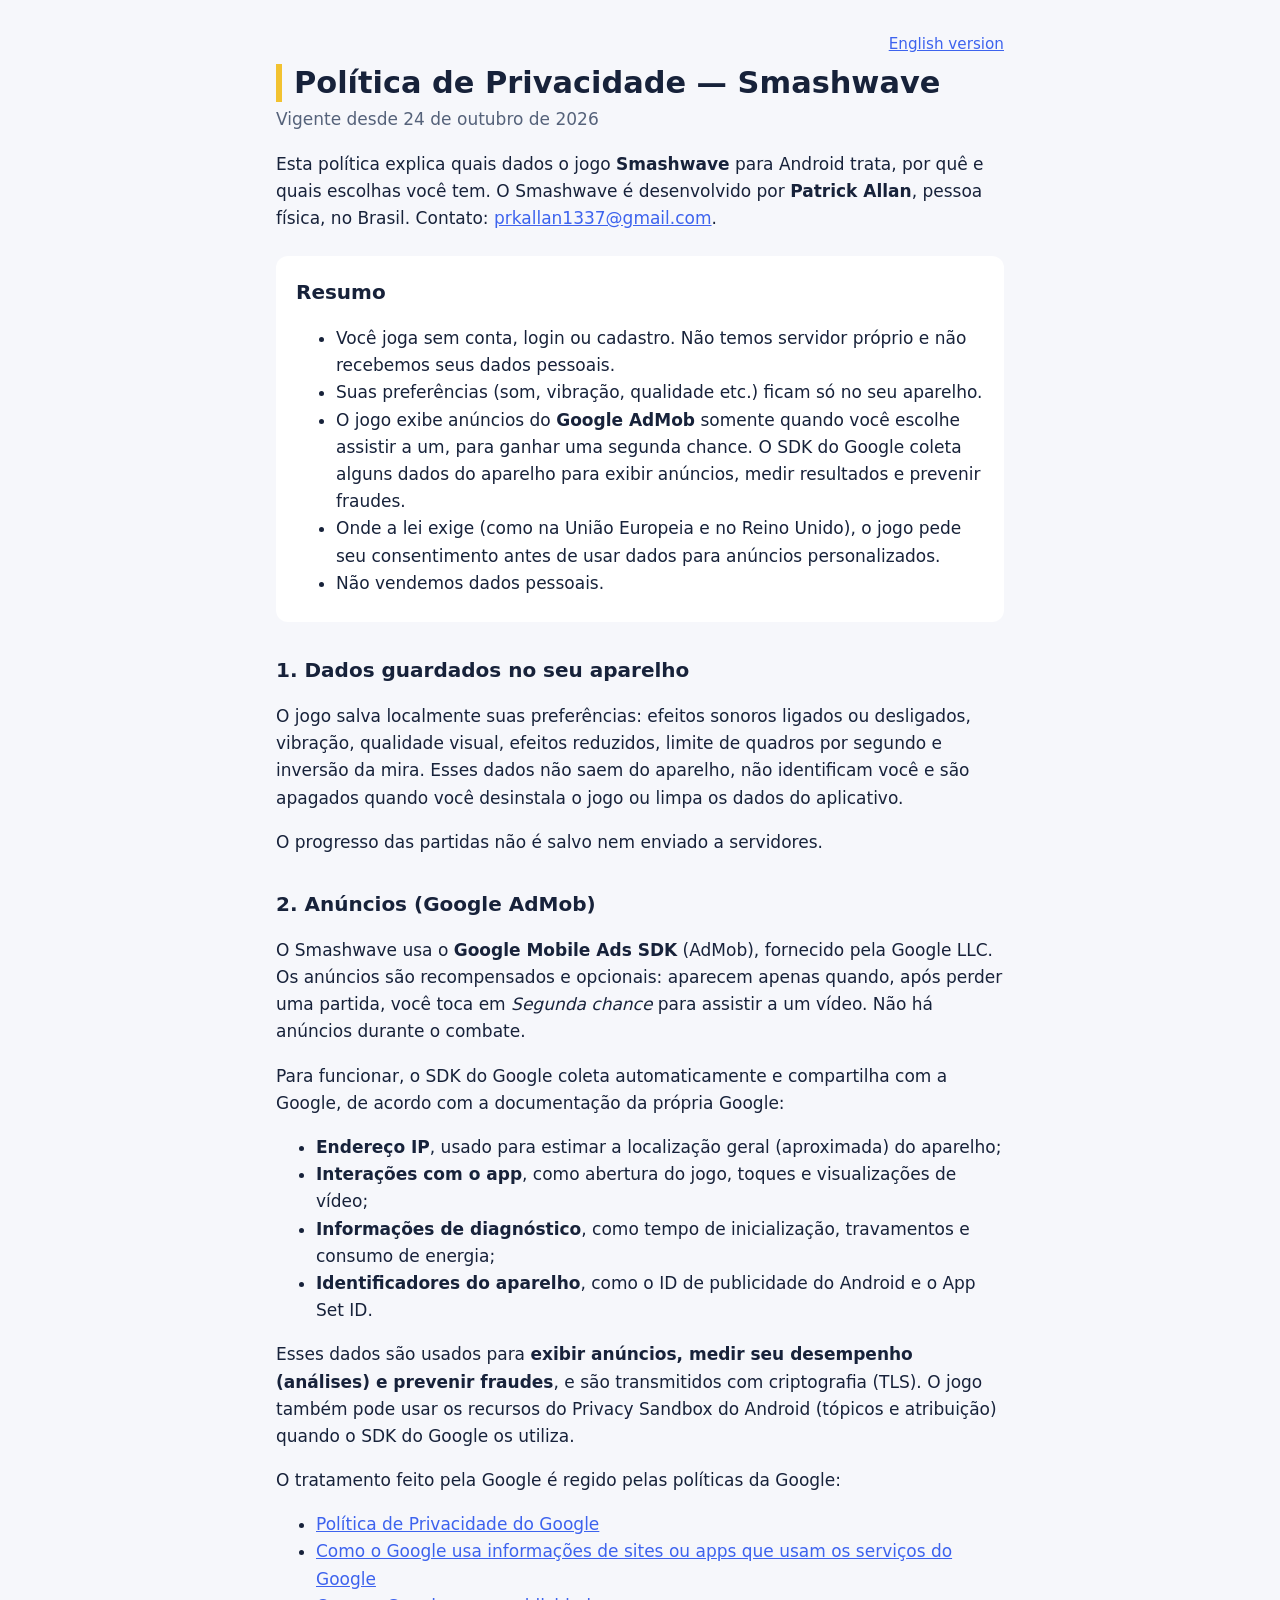
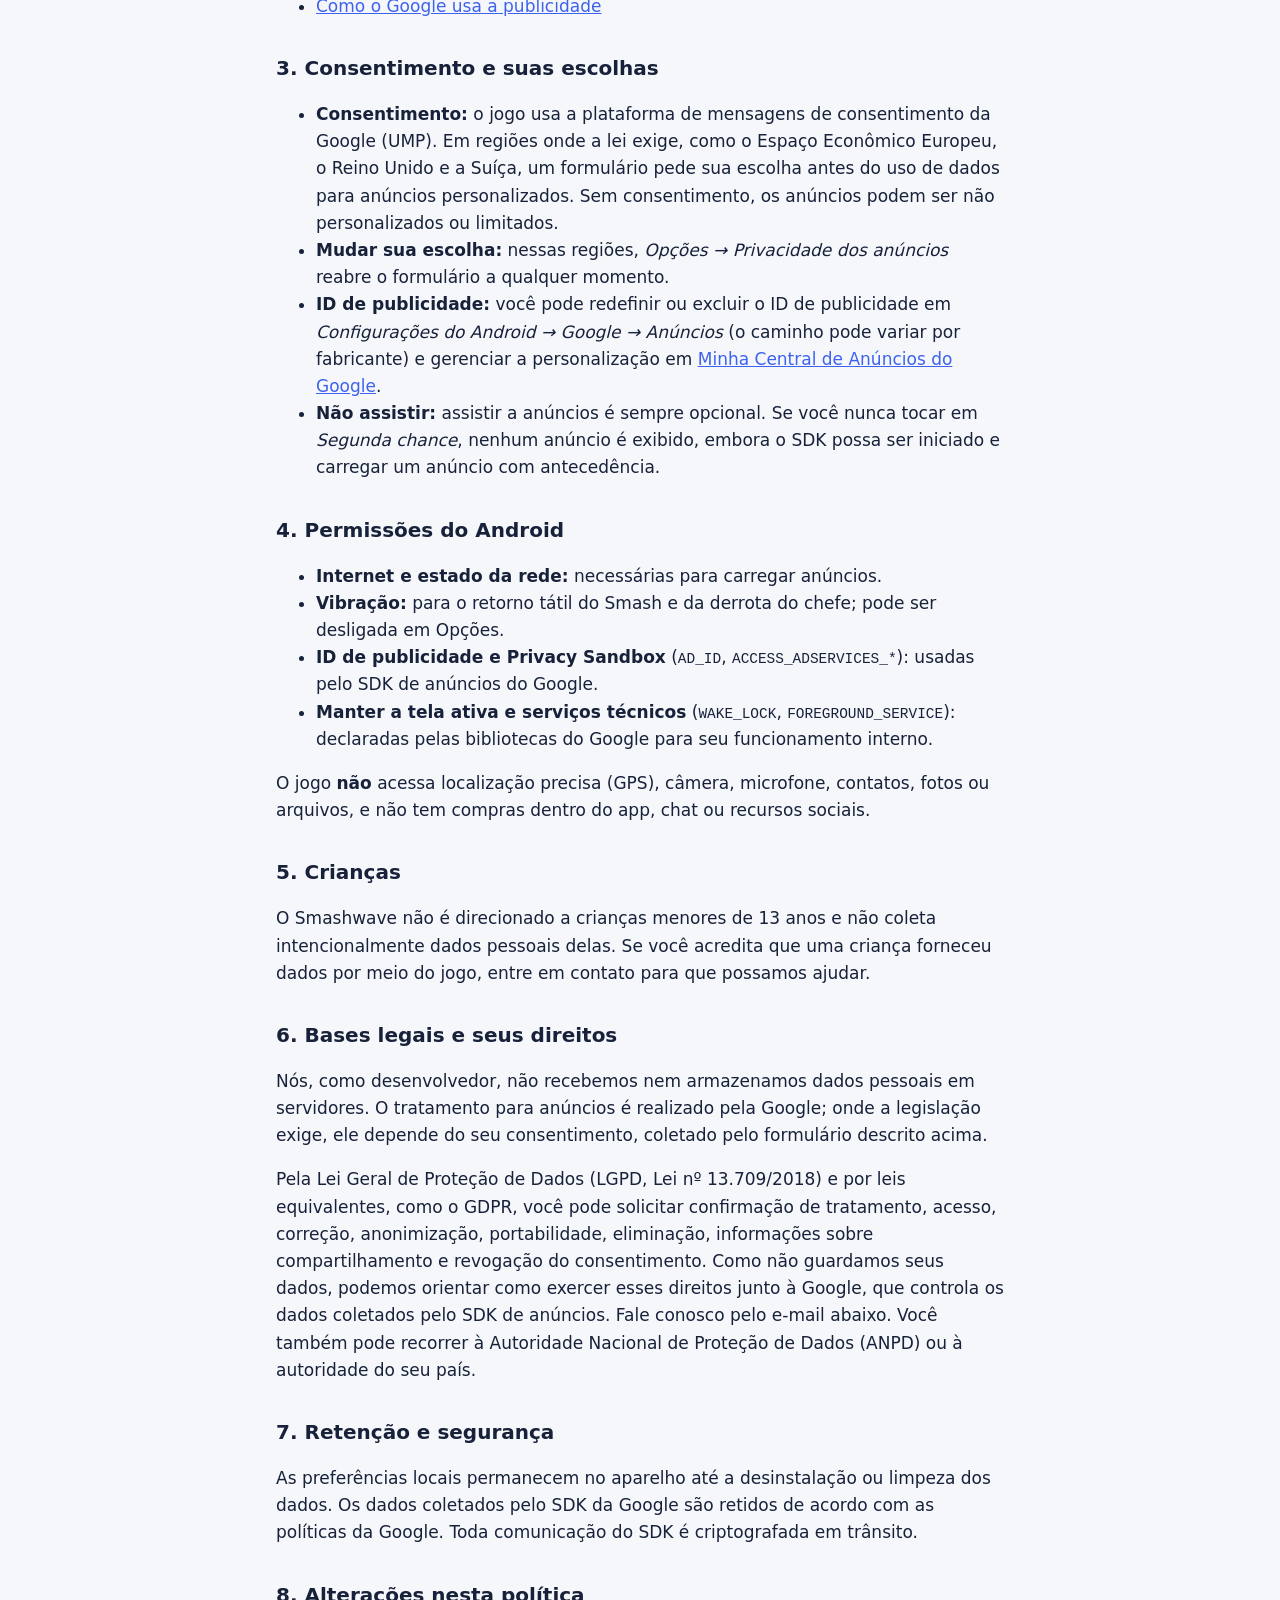
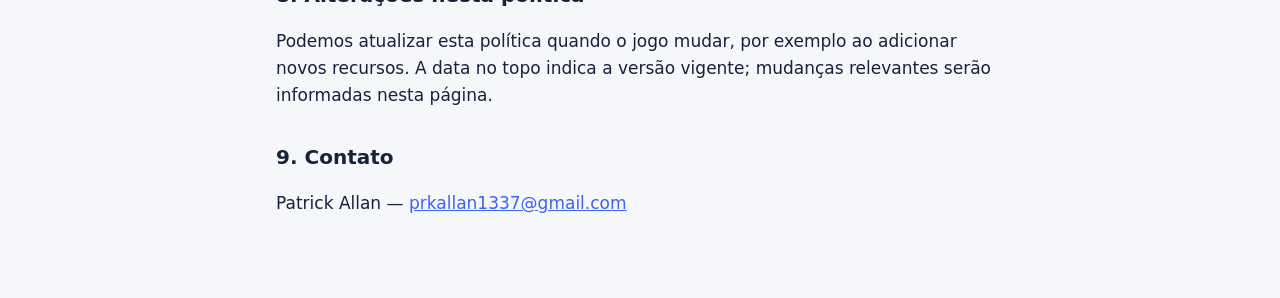
==== smashwave/privacidade/index.html @ e9c767cd "Politica de privacidade do Smashwave e app-ads.txt Co-Authored-By: Claude Opus 5.5 <noreply@anthropi" ====
<!doctype html>
<html lang="pt-BR">
<head>
<meta charset="utf-8">
<meta name="viewport" content="width=device-width, initial-scale=1">
<title>Política de Privacidade — Smashwave</title>
<meta name="description" content="Política de privacidade do jogo Smashwave para Android.">
<link rel="stylesheet" href="../../style.css">
</head>
<body>
<main>
<p class="lang"><a href="../privacy/" hreflang="en">English version</a></p>
<h1>Política de Privacidade — Smashwave</h1>
<p class="meta">Vigente desde 24 de outubro de 2026</p>

<p>Esta política explica quais dados o jogo <strong>Smashwave</strong> para Android trata, por quê e quais escolhas você tem. O Smashwave é desenvolvido por <strong>Patrick Allan</strong>, pessoa física, no Brasil. Contato: <a href="mailto:prkallan1337@gmail.com">prkallan1337@gmail.com</a>.</p>

<div class="summary">
<h2>Resumo</h2>
<ul>
<li>Você joga sem conta, login ou cadastro. Não temos servidor próprio e não recebemos seus dados pessoais.</li>
<li>Suas preferências (som, vibração, qualidade etc.) ficam só no seu aparelho.</li>
<li>O jogo exibe anúncios do <strong>Google AdMob</strong> somente quando você escolhe assistir a um, para ganhar uma segunda chance. O SDK do Google coleta alguns dados do aparelho para exibir anúncios, medir resultados e prevenir fraudes.</li>
<li>Onde a lei exige (como na União Europeia e no Reino Unido), o jogo pede seu consentimento antes de usar dados para anúncios personalizados.</li>
<li>Não vendemos dados pessoais.</li>
</ul>
</div>

<h2>1. Dados guardados no seu aparelho</h2>
<p>O jogo salva localmente suas preferências: efeitos sonoros ligados ou desligados, vibração, qualidade visual, efeitos reduzidos, limite de quadros por segundo e inversão da mira. Esses dados não saem do aparelho, não identificam você e são apagados quando você desinstala o jogo ou limpa os dados do aplicativo.</p>
<p>O progresso das partidas não é salvo nem enviado a servidores.</p>

<h2>2. Anúncios (Google AdMob)</h2>
<p>O Smashwave usa o <strong>Google Mobile Ads SDK</strong> (AdMob), fornecido pela Google LLC. Os anúncios são recompensados e opcionais: aparecem apenas quando, após perder uma partida, você toca em <em>Segunda chance</em> para assistir a um vídeo. Não há anúncios durante o combate.</p>
<p>Para funcionar, o SDK do Google coleta automaticamente e compartilha com a Google, de acordo com a documentação da própria Google:</p>
<ul>
<li><strong>Endereço IP</strong>, usado para estimar a localização geral (aproximada) do aparelho;</li>
<li><strong>Interações com o app</strong>, como abertura do jogo, toques e visualizações de vídeo;</li>
<li><strong>Informações de diagnóstico</strong>, como tempo de inicialização, travamentos e consumo de energia;</li>
<li><strong>Identificadores do aparelho</strong>, como o ID de publicidade do Android e o App Set ID.</li>
</ul>
<p>Esses dados são usados para <strong>exibir anúncios, medir seu desempenho (análises) e prevenir fraudes</strong>, e são transmitidos com criptografia (TLS). O jogo também pode usar os recursos do Privacy Sandbox do Android (tópicos e atribuição) quando o SDK do Google os utiliza.</p>
<p>O tratamento feito pela Google é regido pelas políticas da Google:</p>
<ul>
<li><a href="https://policies.google.com/privacy?hl=pt-BR">Política de Privacidade do Google</a></li>
<li><a href="https://policies.google.com/technologies/partner-sites?hl=pt-BR">Como o Google usa informações de sites ou apps que usam os serviços do Google</a></li>
<li><a href="https://policies.google.com/technologies/ads?hl=pt-BR">Como o Google usa a publicidade</a></li>
</ul>

<h2>3. Consentimento e suas escolhas</h2>
<ul>
<li><strong>Consentimento:</strong> o jogo usa a plataforma de mensagens de consentimento da Google (UMP). Em regiões onde a lei exige, como o Espaço Econômico Europeu, o Reino Unido e a Suíça, um formulário pede sua escolha antes do uso de dados para anúncios personalizados. Sem consentimento, os anúncios podem ser não personalizados ou limitados.</li>
<li><strong>Mudar sua escolha:</strong> nessas regiões, <em>Opções → Privacidade dos anúncios</em> reabre o formulário a qualquer momento.</li>
<li><strong>ID de publicidade:</strong> você pode redefinir ou excluir o ID de publicidade em <em>Configurações do Android → Google → Anúncios</em> (o caminho pode variar por fabricante) e gerenciar a personalização em <a href="https://myadcenter.google.com/">Minha Central de Anúncios do Google</a>.</li>
<li><strong>Não assistir:</strong> assistir a anúncios é sempre opcional. Se você nunca tocar em <em>Segunda chance</em>, nenhum anúncio é exibido, embora o SDK possa ser iniciado e carregar um anúncio com antecedência.</li>
</ul>

<h2>4. Permissões do Android</h2>
<ul>
<li><strong>Internet e estado da rede:</strong> necessárias para carregar anúncios.</li>
<li><strong>Vibração:</strong> para o retorno tátil do Smash e da derrota do chefe; pode ser desligada em Opções.</li>
<li><strong>ID de publicidade e Privacy Sandbox</strong> (<code>AD_ID</code>, <code>ACCESS_ADSERVICES_*</code>): usadas pelo SDK de anúncios do Google.</li>
<li><strong>Manter a tela ativa e serviços técnicos</strong> (<code>WAKE_LOCK</code>, <code>FOREGROUND_SERVICE</code>): declaradas pelas bibliotecas do Google para seu funcionamento interno.</li>
</ul>
<p>O jogo <strong>não</strong> acessa localização precisa (GPS), câmera, microfone, contatos, fotos ou arquivos, e não tem compras dentro do app, chat ou recursos sociais.</p>

<h2>5. Crianças</h2>
<p>O Smashwave não é direcionado a crianças menores de 13 anos e não coleta intencionalmente dados pessoais delas. Se você acredita que uma criança forneceu dados por meio do jogo, entre em contato para que possamos ajudar.</p>

<h2>6. Bases legais e seus direitos</h2>
<p>Nós, como desenvolvedor, não recebemos nem armazenamos dados pessoais em servidores. O tratamento para anúncios é realizado pela Google; onde a legislação exige, ele depende do seu consentimento, coletado pelo formulário descrito acima.</p>
<p>Pela Lei Geral de Proteção de Dados (LGPD, Lei nº 13.709/2018) e por leis equivalentes, como o GDPR, você pode solicitar confirmação de tratamento, acesso, correção, anonimização, portabilidade, eliminação, informações sobre compartilhamento e revogação do consentimento. Como não guardamos seus dados, podemos orientar como exercer esses direitos junto à Google, que controla os dados coletados pelo SDK de anúncios. Fale conosco pelo e-mail abaixo. Você também pode recorrer à Autoridade Nacional de Proteção de Dados (ANPD) ou à autoridade do seu país.</p>

<h2>7. Retenção e segurança</h2>
<p>As preferências locais permanecem no aparelho até a desinstalação ou limpeza dos dados. Os dados coletados pelo SDK da Google são retidos de acordo com as políticas da Google. Toda comunicação do SDK é criptografada em trânsito.</p>

<h2>8. Alterações nesta política</h2>
<p>Podemos atualizar esta política quando o jogo mudar, por exemplo ao adicionar novos recursos. A data no topo indica a versão vigente; mudanças relevantes serão informadas nesta página.</p>

<h2>9. Contato</h2>
<p>Patrick Allan — <a href="mailto:prkallan1337@gmail.com">prkallan1337@gmail.com</a></p>
</main>
</body>
</html>
---- style.css ----
:root {
  --bg: #f6f7fb;
  --text: #17223a;
  --muted: #55627a;
  --accent: #3d63ee;
  --card: #ffffff;
  --mark: #f2c230;
}

@media (prefers-color-scheme: dark) {
  :root {
    --bg: #0b1626;
    --text: #e8edf6;
    --muted: #a9b6ca;
    --accent: #8ea8ff;
    --card: #14243b;
  }
}

* { box-sizing: border-box; }

body {
  margin: 0;
  background: var(--bg);
  color: var(--text);
  font: 17px/1.6 system-ui, -apple-system, "Segoe UI", Roboto, sans-serif;
}

main {
  max-width: 760px;
  margin: 0 auto;
  padding: 32px 16px 64px;
}

h1 {
  font-size: 1.9rem;
  line-height: 1.25;
  margin: 8px 0 4px;
  border-left: 6px solid var(--mark);
  padding-left: 12px;
}

h2 { font-size: 1.25rem; margin: 32px 0 8px; }

a { color: var(--accent); }

code {
  font-size: .85em;
  overflow-wrap: anywhere;
}

.meta, .lang { color: var(--muted); margin: 0; }
.lang { text-align: right; font-size: .95rem; }

.summary {
  background: var(--card);
  border-radius: 12px;
  padding: 4px 20px 8px;
  margin: 24px 0;
}

.summary h2 { margin-top: 16px; }
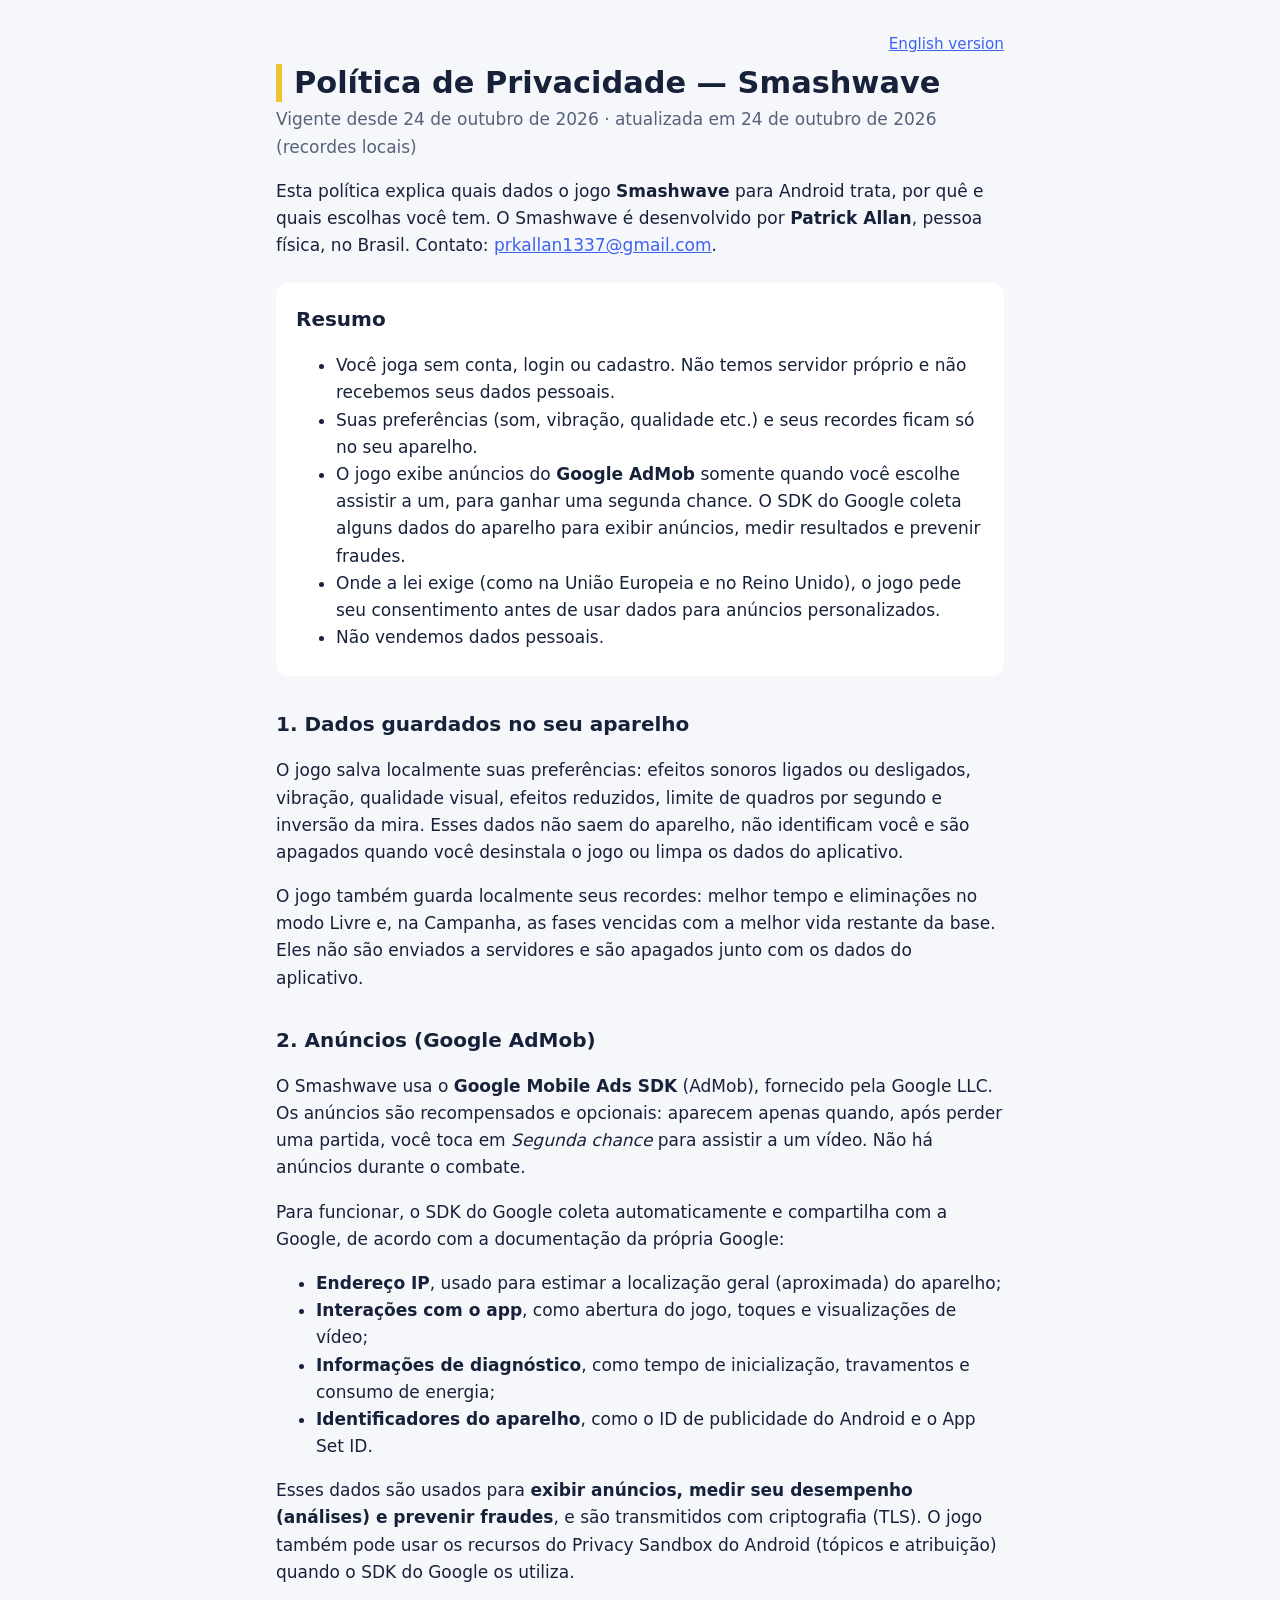
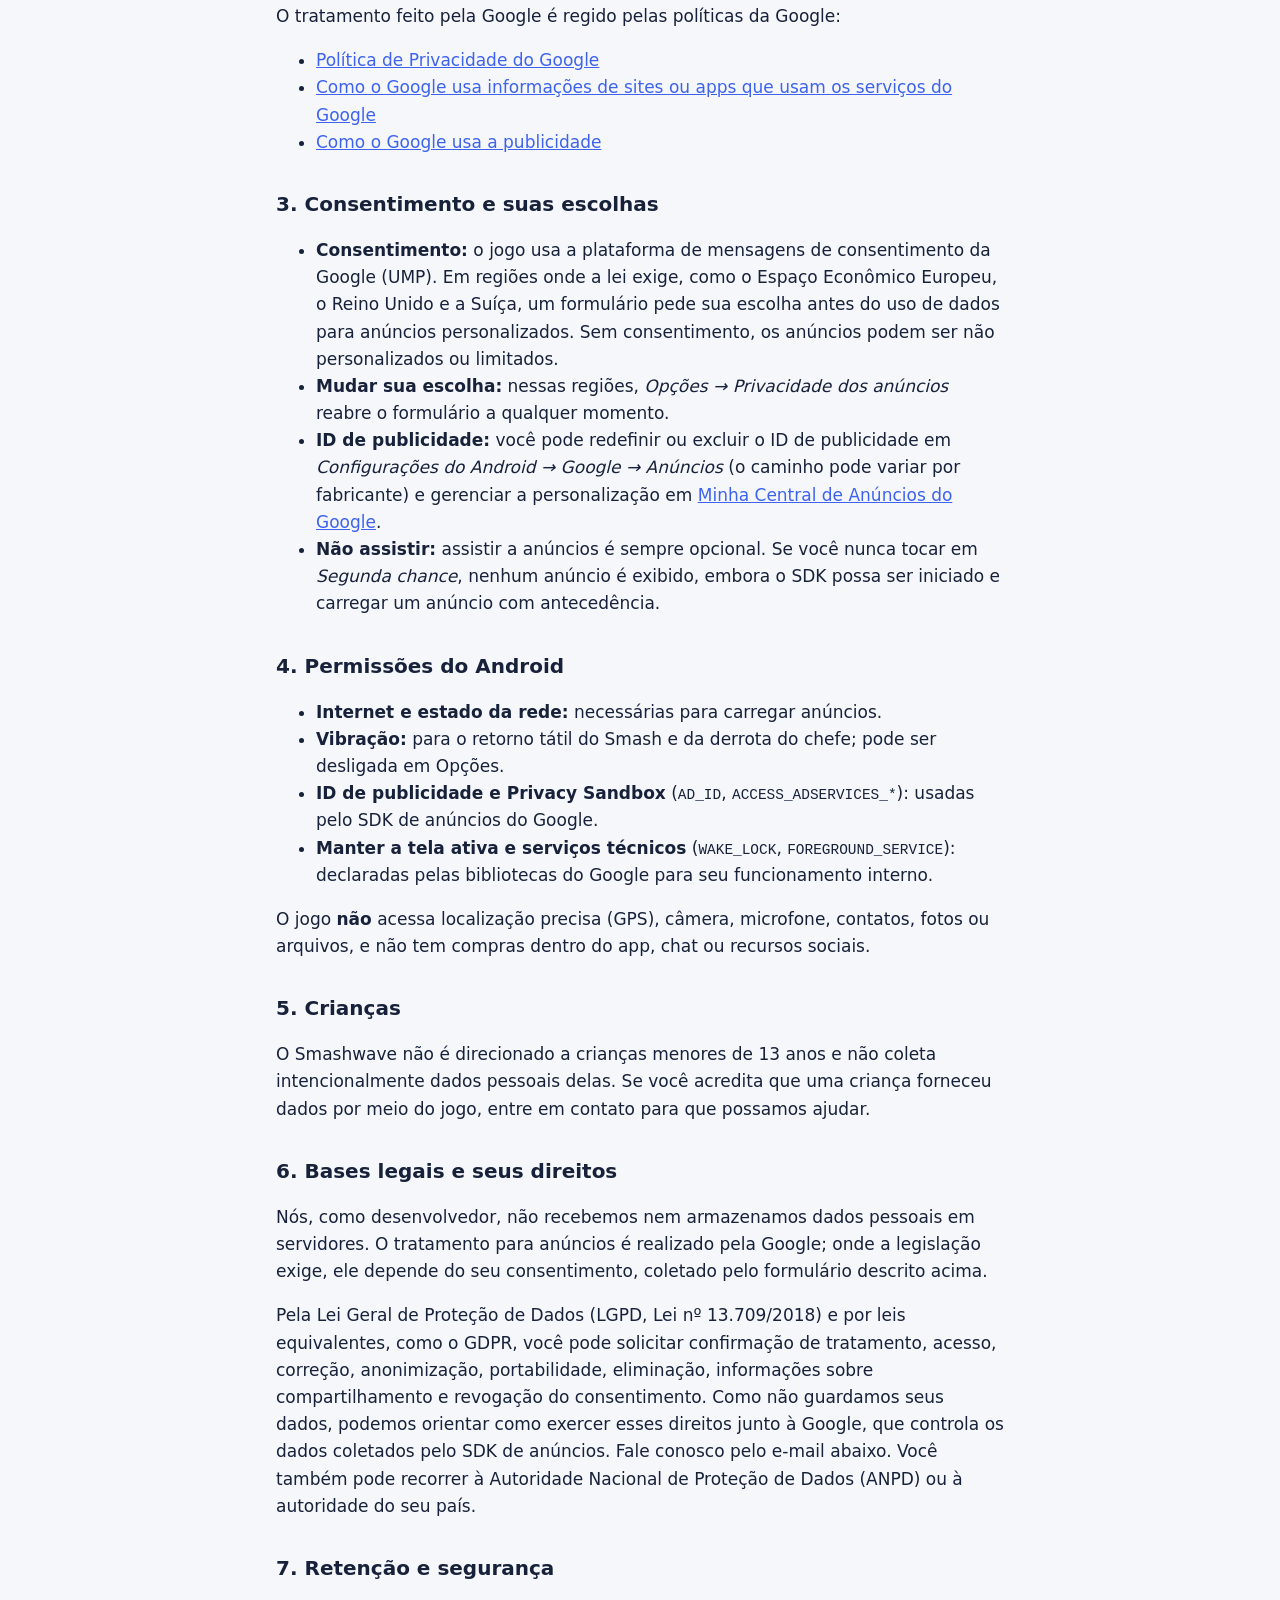
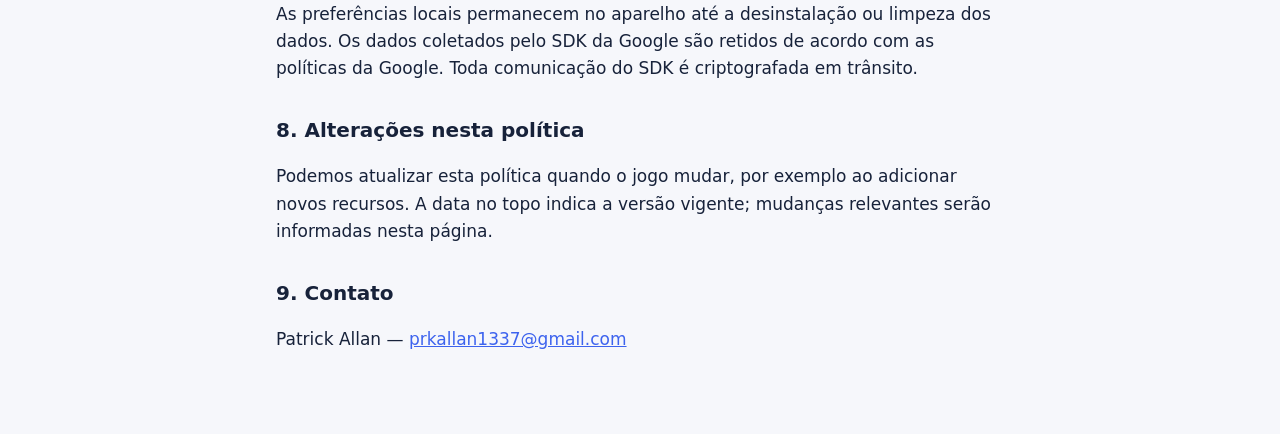
==== commit 28b47959: "Politica do Smashwave: recordes salvos no aparelho Co-Authored-By: Claude Opus 5.5 <noreply@anthropi" ====
--- a/smashwave/privacidade/index.html
+++ b/smashwave/privacidade/index.html
@@ -11,7 +11,7 @@
 <main>
 <p class="lang"><a href="../privacy/" hreflang="en">English version</a></p>
 <h1>Política de Privacidade — Smashwave</h1>
-<p class="meta">Vigente desde 24 de outubro de 2026</p>
+<p class="meta">Vigente desde 24 de outubro de 2026 · atualizada em 24 de outubro de 2026 (recordes locais)</p>
 
 <p>Esta política explica quais dados o jogo <strong>Smashwave</strong> para Android trata, por quê e quais escolhas você tem. O Smashwave é desenvolvido por <strong>Patrick Allan</strong>, pessoa física, no Brasil. Contato: <a href="mailto:prkallan1337@gmail.com">prkallan1337@gmail.com</a>.</p>
 
@@ -19,7 +19,7 @@
 <h2>Resumo</h2>
 <ul>
 <li>Você joga sem conta, login ou cadastro. Não temos servidor próprio e não recebemos seus dados pessoais.</li>
-<li>Suas preferências (som, vibração, qualidade etc.) ficam só no seu aparelho.</li>
+<li>Suas preferências (som, vibração, qualidade etc.) e seus recordes ficam só no seu aparelho.</li>
 <li>O jogo exibe anúncios do <strong>Google AdMob</strong> somente quando você escolhe assistir a um, para ganhar uma segunda chance. O SDK do Google coleta alguns dados do aparelho para exibir anúncios, medir resultados e prevenir fraudes.</li>
 <li>Onde a lei exige (como na União Europeia e no Reino Unido), o jogo pede seu consentimento antes de usar dados para anúncios personalizados.</li>
 <li>Não vendemos dados pessoais.</li>
@@ -28,7 +28,7 @@
 
 <h2>1. Dados guardados no seu aparelho</h2>
 <p>O jogo salva localmente suas preferências: efeitos sonoros ligados ou desligados, vibração, qualidade visual, efeitos reduzidos, limite de quadros por segundo e inversão da mira. Esses dados não saem do aparelho, não identificam você e são apagados quando você desinstala o jogo ou limpa os dados do aplicativo.</p>
-<p>O progresso das partidas não é salvo nem enviado a servidores.</p>
+<p>O jogo também guarda localmente seus recordes: melhor tempo e eliminações no modo Livre e, na Campanha, as fases vencidas com a melhor vida restante da base. Eles não são enviados a servidores e são apagados junto com os dados do aplicativo.</p>
 
 <h2>2. Anúncios (Google AdMob)</h2>
 <p>O Smashwave usa o <strong>Google Mobile Ads SDK</strong> (AdMob), fornecido pela Google LLC. Os anúncios são recompensados e opcionais: aparecem apenas quando, após perder uma partida, você toca em <em>Segunda chance</em> para assistir a um vídeo. Não há anúncios durante o combate.</p>
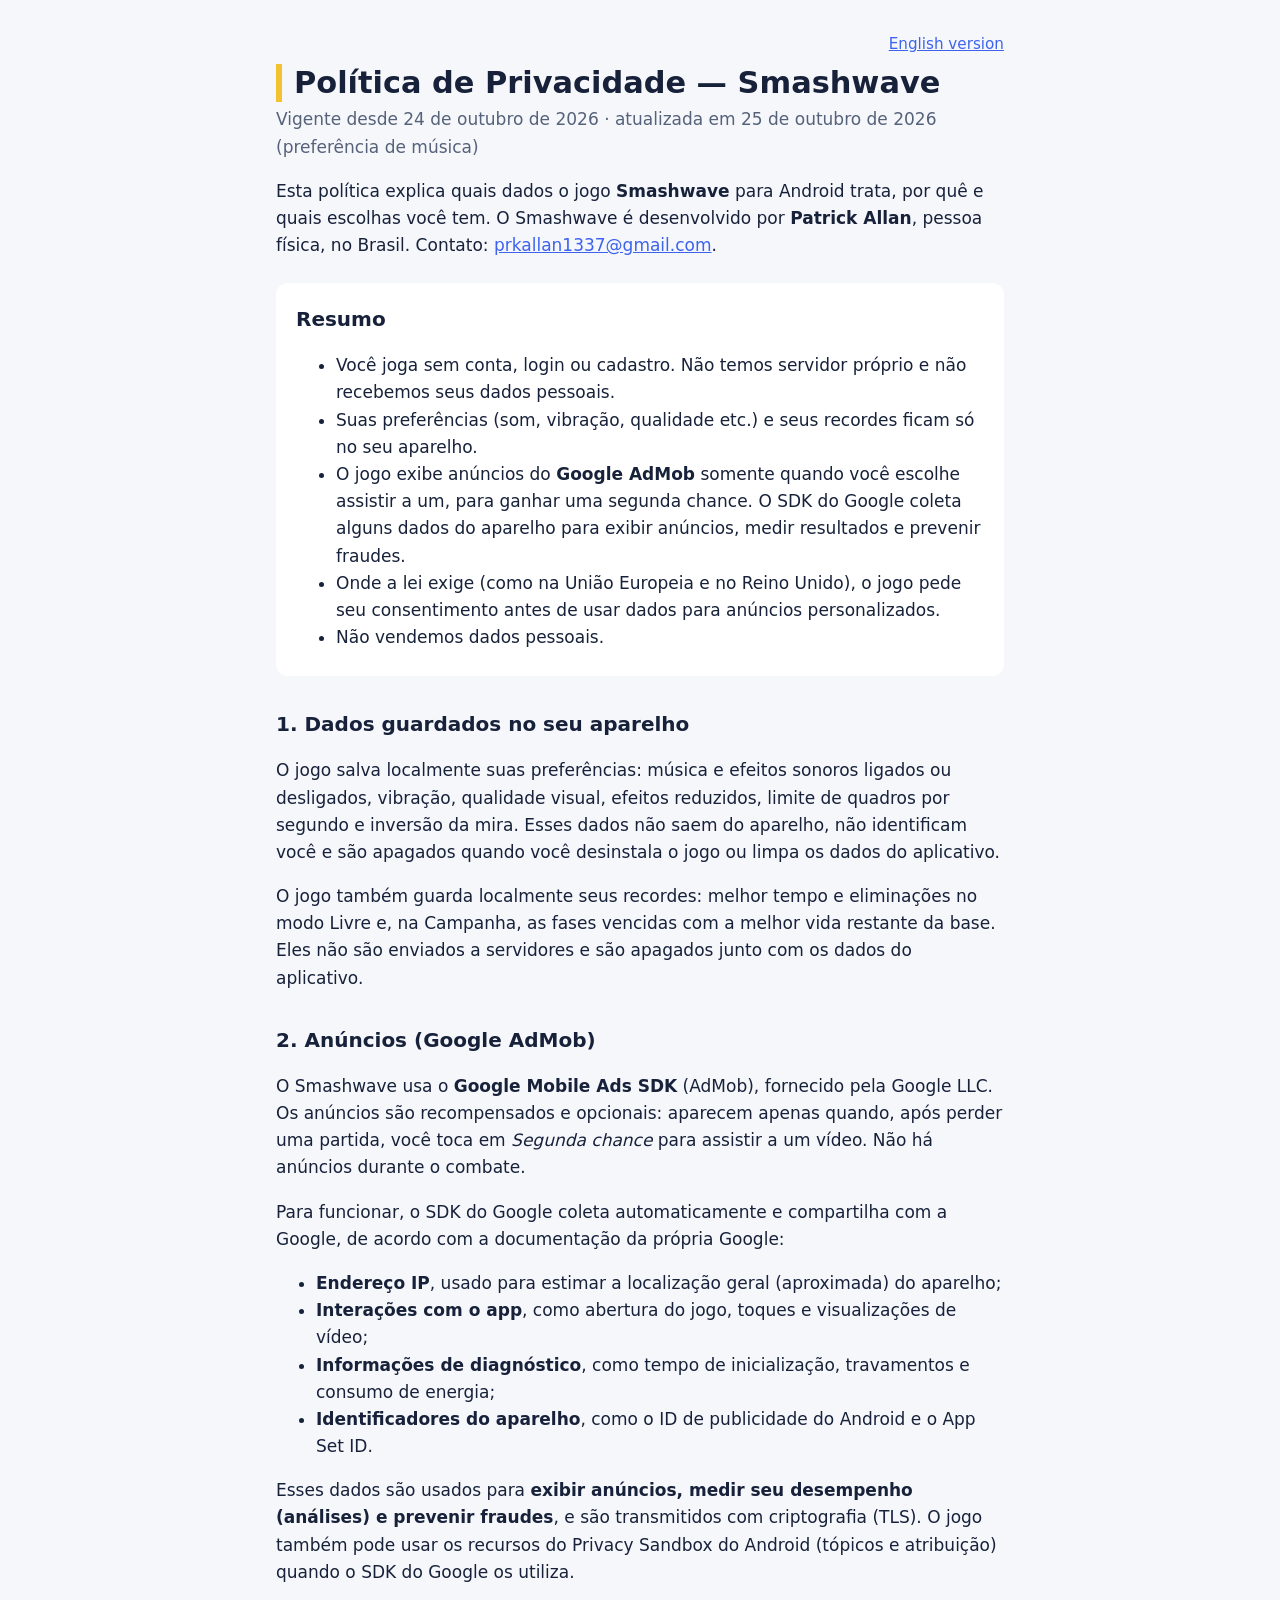
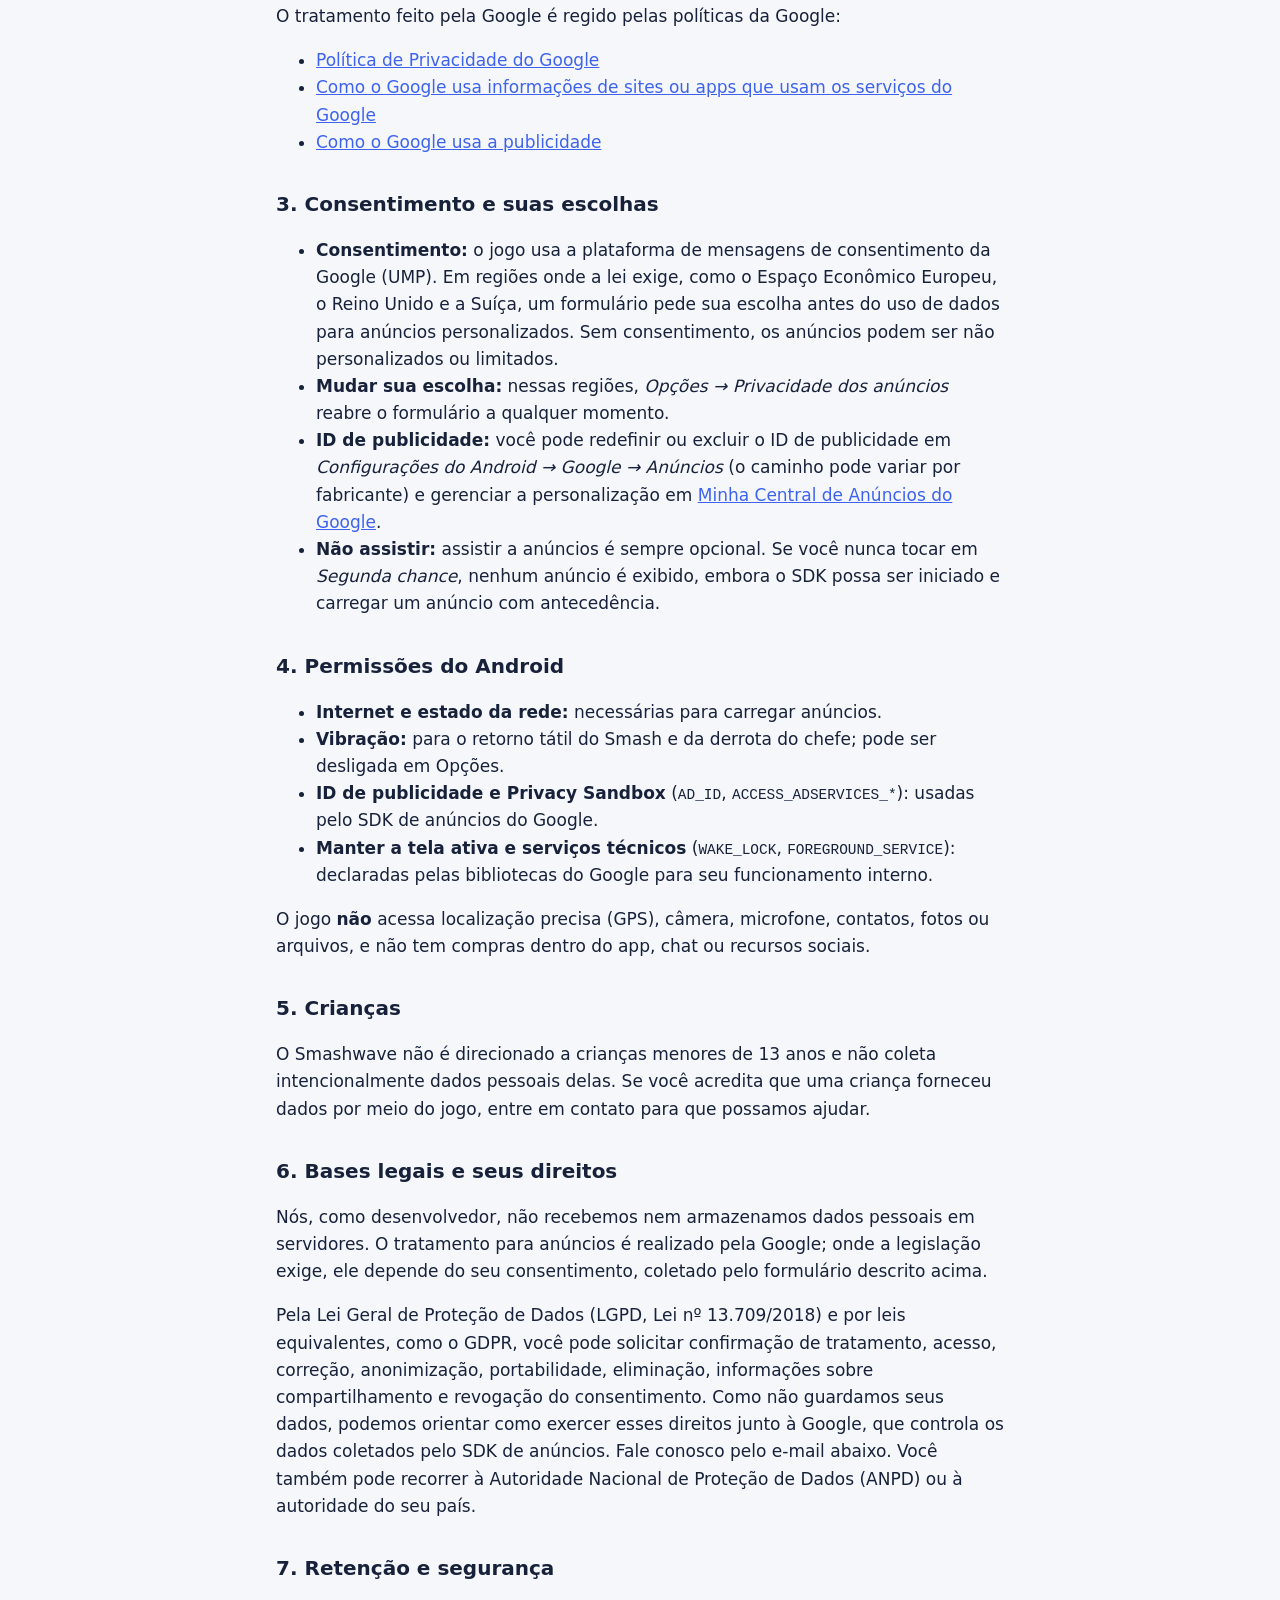
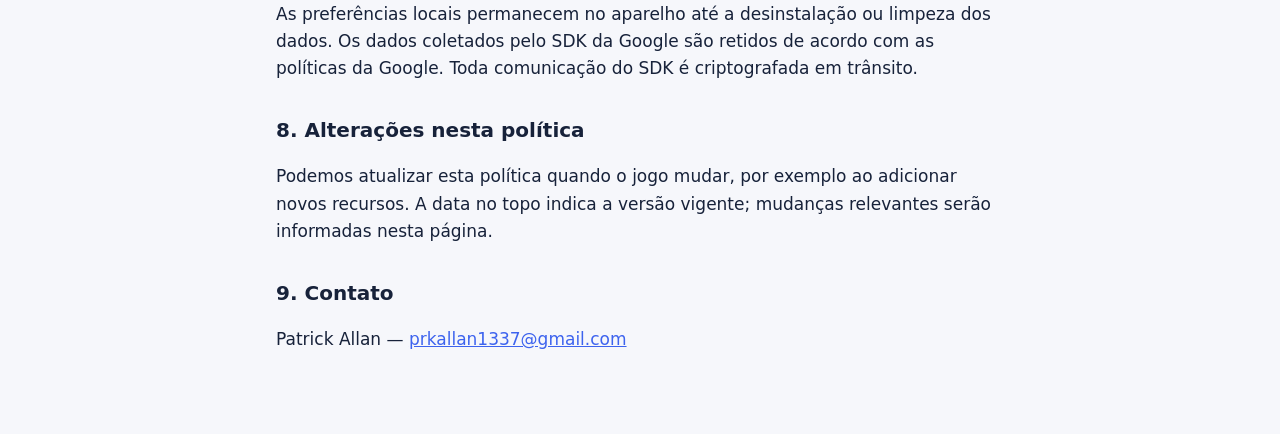
==== commit 640d7188: "Inclui a preferencia de musica na politica do Smashwave Co-Authored-By: Claude Opus 5.5 <noreply@ant" ====
--- a/smashwave/privacidade/index.html
+++ b/smashwave/privacidade/index.html
@@ -11,7 +11,7 @@
 <main>
 <p class="lang"><a href="../privacy/" hreflang="en">English version</a></p>
 <h1>Política de Privacidade — Smashwave</h1>
-<p class="meta">Vigente desde 24 de outubro de 2026 · atualizada em 24 de outubro de 2026 (recordes locais)</p>
+<p class="meta">Vigente desde 24 de outubro de 2026 · atualizada em 25 de outubro de 2026 (preferência de música)</p>
 
 <p>Esta política explica quais dados o jogo <strong>Smashwave</strong> para Android trata, por quê e quais escolhas você tem. O Smashwave é desenvolvido por <strong>Patrick Allan</strong>, pessoa física, no Brasil. Contato: <a href="mailto:prkallan1337@gmail.com">prkallan1337@gmail.com</a>.</p>
 
@@ -27,7 +27,7 @@
 </div>
 
 <h2>1. Dados guardados no seu aparelho</h2>
-<p>O jogo salva localmente suas preferências: efeitos sonoros ligados ou desligados, vibração, qualidade visual, efeitos reduzidos, limite de quadros por segundo e inversão da mira. Esses dados não saem do aparelho, não identificam você e são apagados quando você desinstala o jogo ou limpa os dados do aplicativo.</p>
+<p>O jogo salva localmente suas preferências: música e efeitos sonoros ligados ou desligados, vibração, qualidade visual, efeitos reduzidos, limite de quadros por segundo e inversão da mira. Esses dados não saem do aparelho, não identificam você e são apagados quando você desinstala o jogo ou limpa os dados do aplicativo.</p>
 <p>O jogo também guarda localmente seus recordes: melhor tempo e eliminações no modo Livre e, na Campanha, as fases vencidas com a melhor vida restante da base. Eles não são enviados a servidores e são apagados junto com os dados do aplicativo.</p>
 
 <h2>2. Anúncios (Google AdMob)</h2>
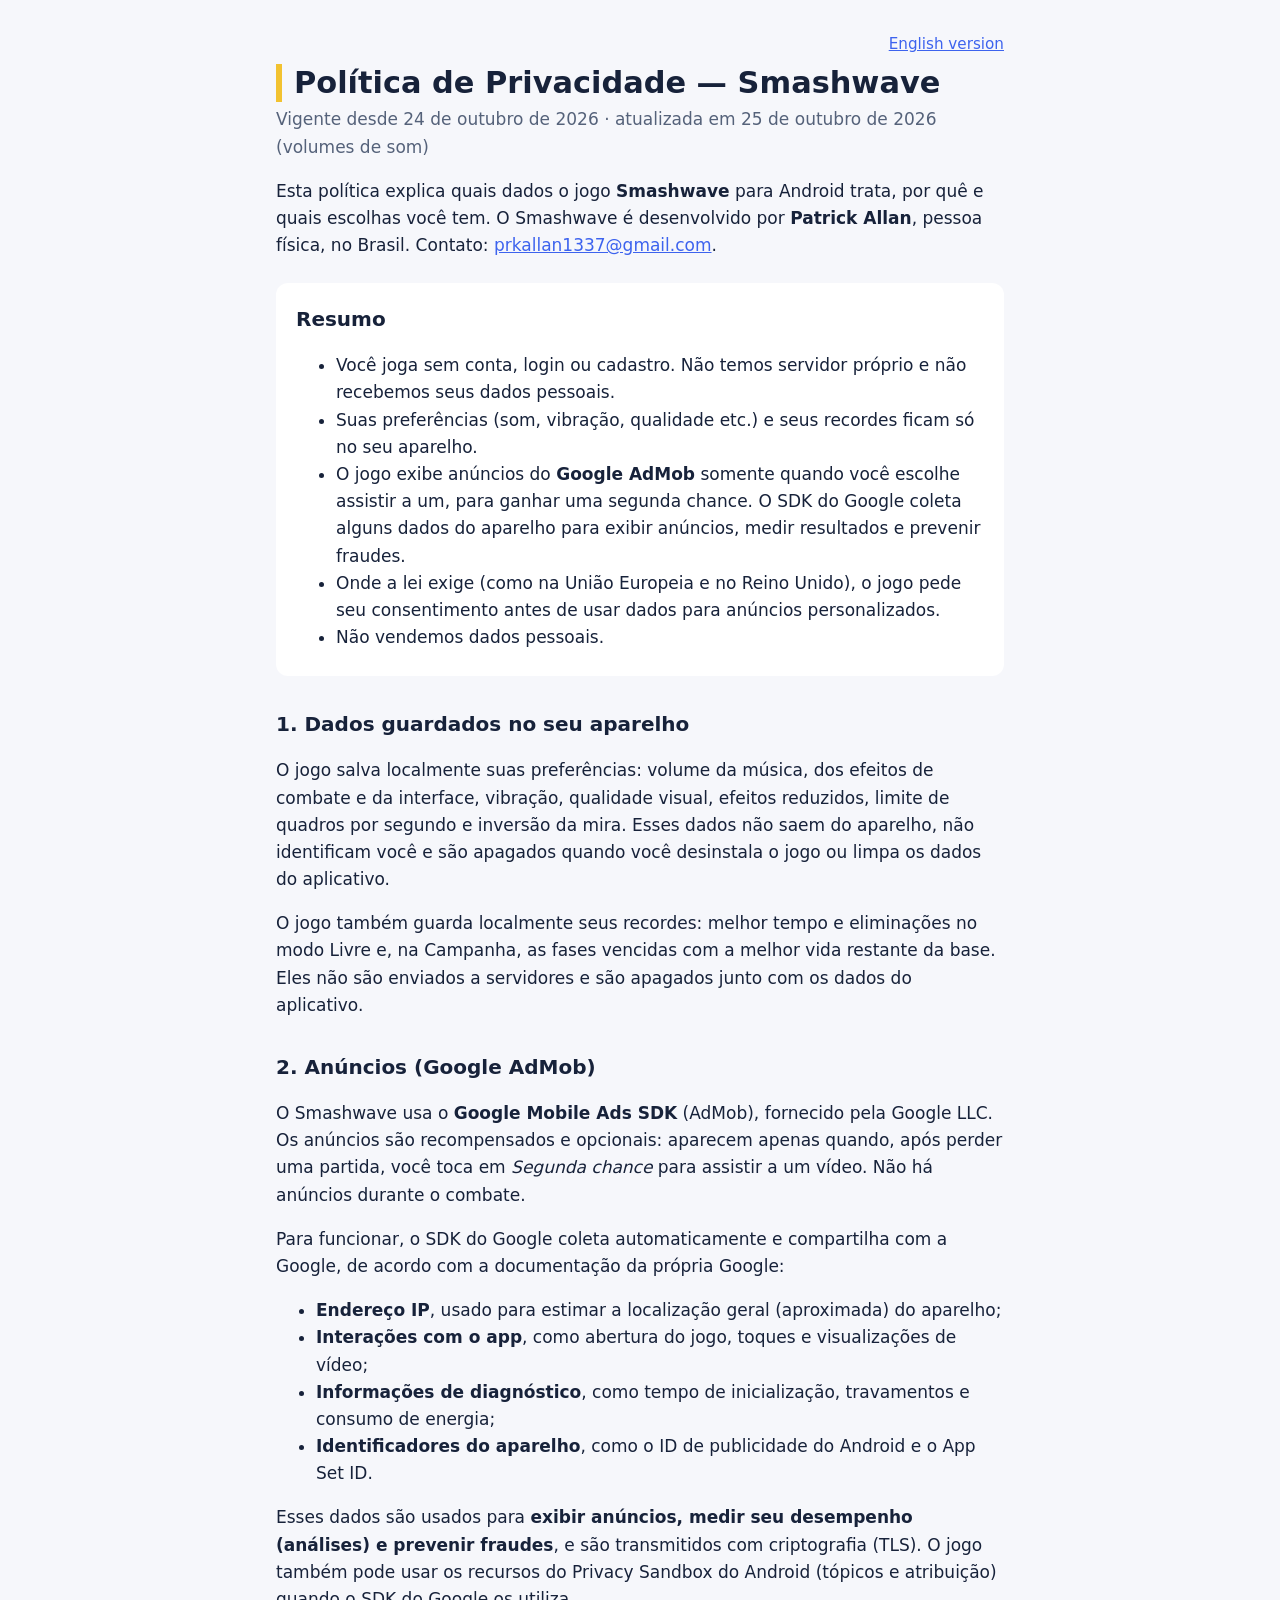
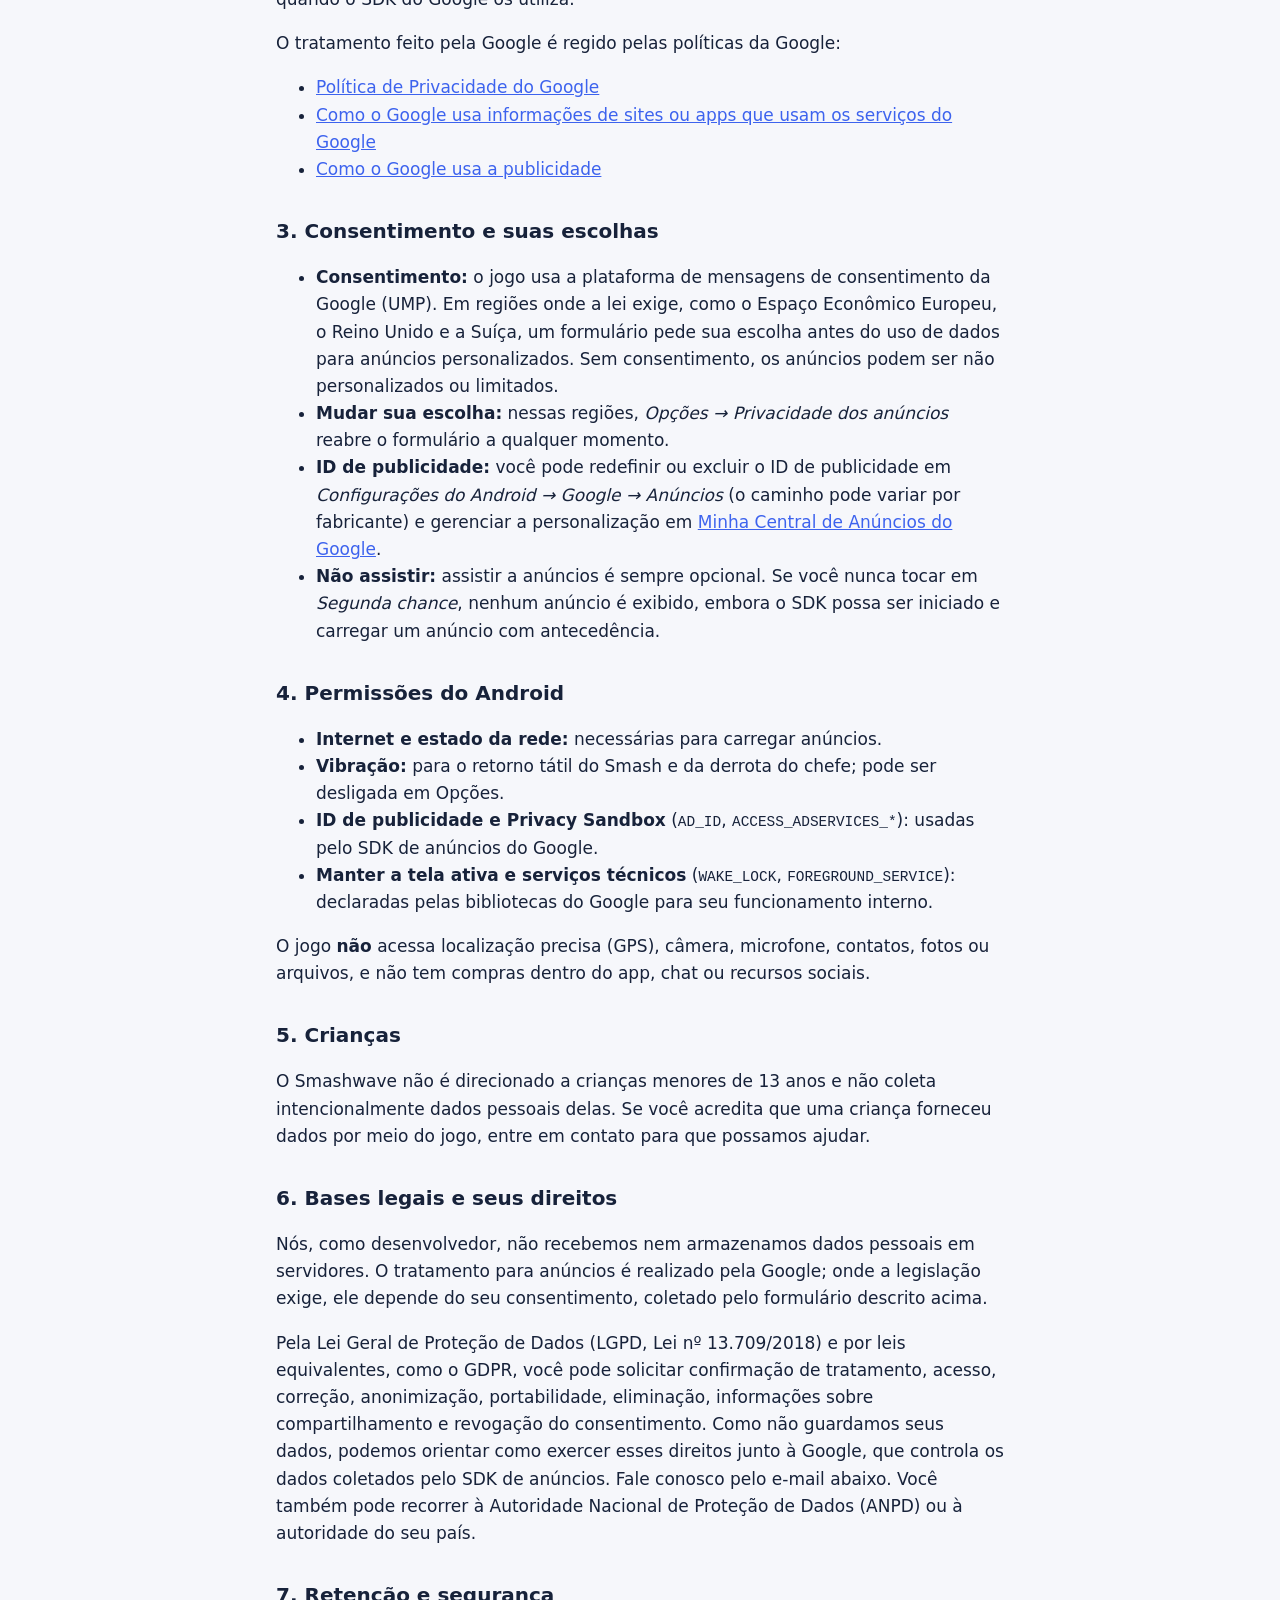
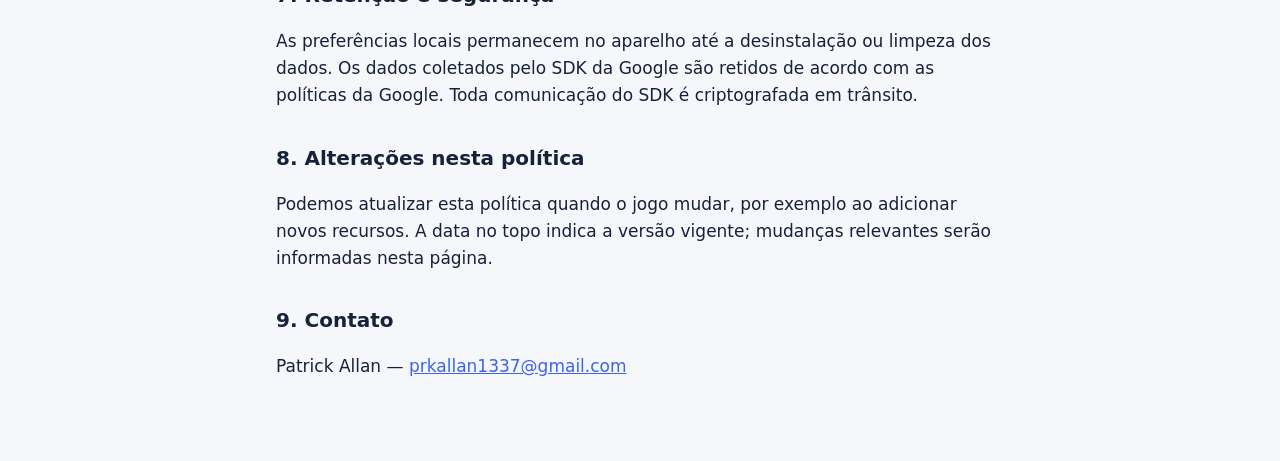
==== commit 34c102a4: "Atualiza a politica do Smashwave para os volumes de som Co-Authored-By: Claude Opus 5.5 <noreply@ant" ====
--- a/smashwave/privacidade/index.html
+++ b/smashwave/privacidade/index.html
@@ -11,7 +11,7 @@
 <main>
 <p class="lang"><a href="../privacy/" hreflang="en">English version</a></p>
 <h1>Política de Privacidade — Smashwave</h1>
-<p class="meta">Vigente desde 24 de outubro de 2026 · atualizada em 25 de outubro de 2026 (preferência de música)</p>
+<p class="meta">Vigente desde 24 de outubro de 2026 · atualizada em 25 de outubro de 2026 (volumes de som)</p>
 
 <p>Esta política explica quais dados o jogo <strong>Smashwave</strong> para Android trata, por quê e quais escolhas você tem. O Smashwave é desenvolvido por <strong>Patrick Allan</strong>, pessoa física, no Brasil. Contato: <a href="mailto:prkallan1337@gmail.com">prkallan1337@gmail.com</a>.</p>
 
@@ -27,7 +27,7 @@
 </div>
 
 <h2>1. Dados guardados no seu aparelho</h2>
-<p>O jogo salva localmente suas preferências: música e efeitos sonoros ligados ou desligados, vibração, qualidade visual, efeitos reduzidos, limite de quadros por segundo e inversão da mira. Esses dados não saem do aparelho, não identificam você e são apagados quando você desinstala o jogo ou limpa os dados do aplicativo.</p>
+<p>O jogo salva localmente suas preferências: volume da música, dos efeitos de combate e da interface, vibração, qualidade visual, efeitos reduzidos, limite de quadros por segundo e inversão da mira. Esses dados não saem do aparelho, não identificam você e são apagados quando você desinstala o jogo ou limpa os dados do aplicativo.</p>
 <p>O jogo também guarda localmente seus recordes: melhor tempo e eliminações no modo Livre e, na Campanha, as fases vencidas com a melhor vida restante da base. Eles não são enviados a servidores e são apagados junto com os dados do aplicativo.</p>
 
 <h2>2. Anúncios (Google AdMob)</h2>
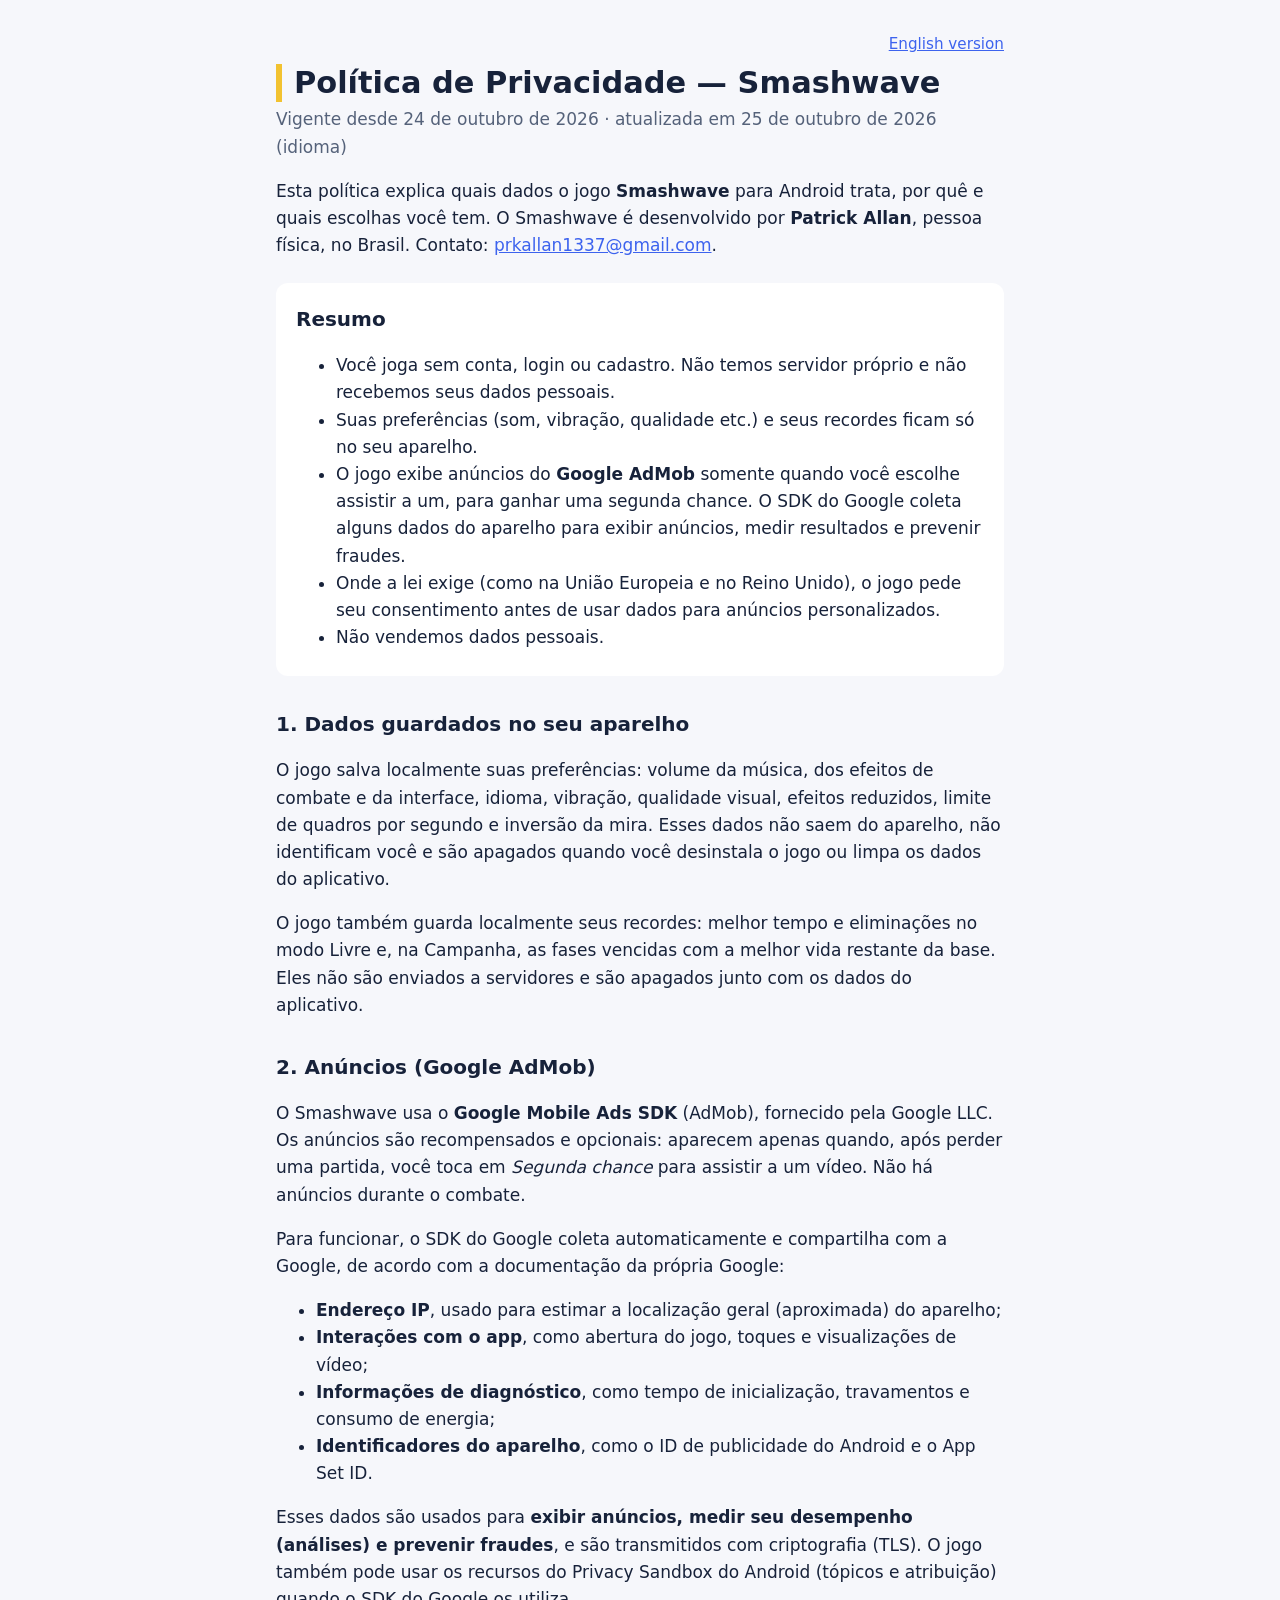
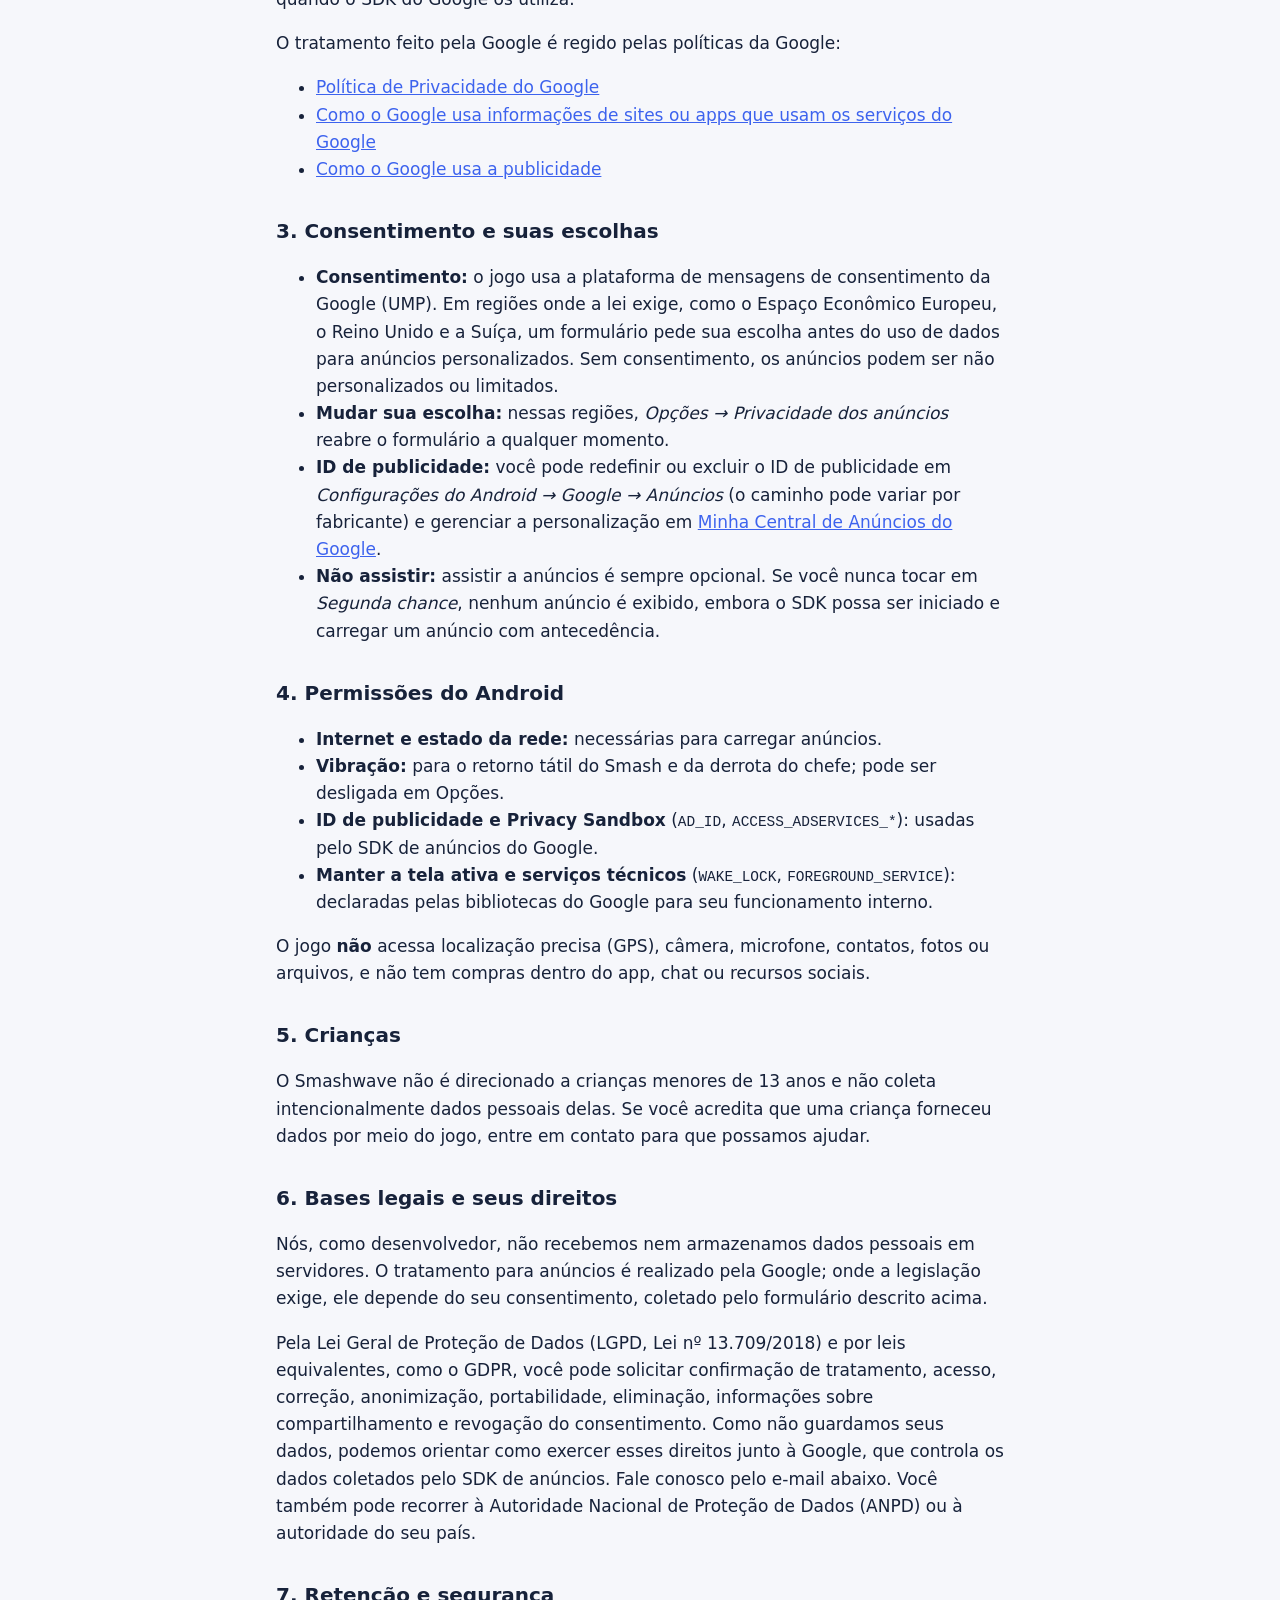
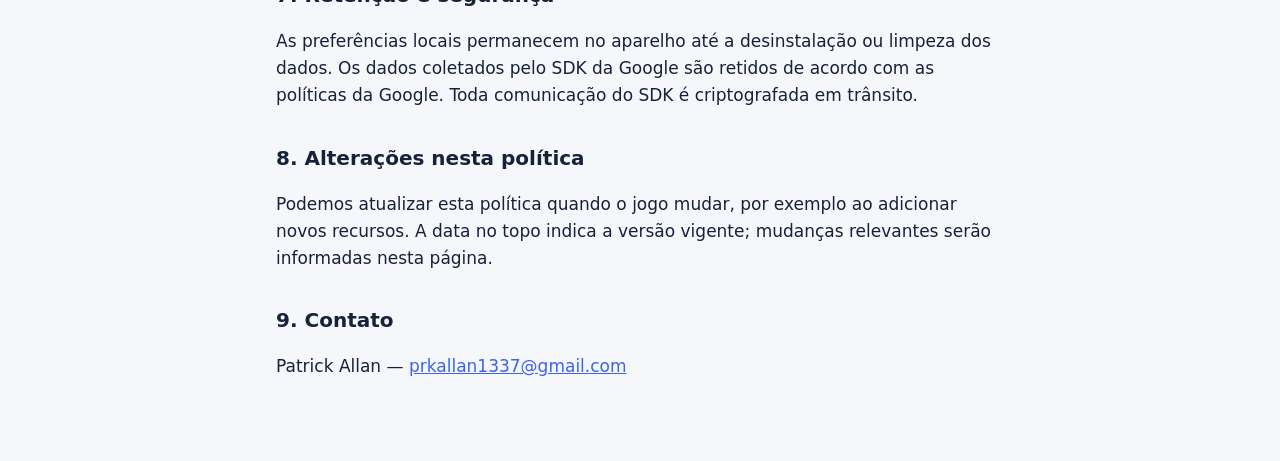
==== commit 0345dcb5: "Inclui a preferencia de idioma na politica do Smashwave Co-Authored-By: Claude Opus 5.5 <noreply@ant" ====
--- a/smashwave/privacidade/index.html
+++ b/smashwave/privacidade/index.html
@@ -11,7 +11,7 @@
 <main>
 <p class="lang"><a href="../privacy/" hreflang="en">English version</a></p>
 <h1>Política de Privacidade — Smashwave</h1>
-<p class="meta">Vigente desde 24 de outubro de 2026 · atualizada em 25 de outubro de 2026 (volumes de som)</p>
+<p class="meta">Vigente desde 24 de outubro de 2026 · atualizada em 25 de outubro de 2026 (idioma)</p>
 
 <p>Esta política explica quais dados o jogo <strong>Smashwave</strong> para Android trata, por quê e quais escolhas você tem. O Smashwave é desenvolvido por <strong>Patrick Allan</strong>, pessoa física, no Brasil. Contato: <a href="mailto:prkallan1337@gmail.com">prkallan1337@gmail.com</a>.</p>
 
@@ -27,7 +27,7 @@
 </div>
 
 <h2>1. Dados guardados no seu aparelho</h2>
-<p>O jogo salva localmente suas preferências: volume da música, dos efeitos de combate e da interface, vibração, qualidade visual, efeitos reduzidos, limite de quadros por segundo e inversão da mira. Esses dados não saem do aparelho, não identificam você e são apagados quando você desinstala o jogo ou limpa os dados do aplicativo.</p>
+<p>O jogo salva localmente suas preferências: volume da música, dos efeitos de combate e da interface, idioma, vibração, qualidade visual, efeitos reduzidos, limite de quadros por segundo e inversão da mira. Esses dados não saem do aparelho, não identificam você e são apagados quando você desinstala o jogo ou limpa os dados do aplicativo.</p>
 <p>O jogo também guarda localmente seus recordes: melhor tempo e eliminações no modo Livre e, na Campanha, as fases vencidas com a melhor vida restante da base. Eles não são enviados a servidores e são apagados junto com os dados do aplicativo.</p>
 
 <h2>2. Anúncios (Google AdMob)</h2>
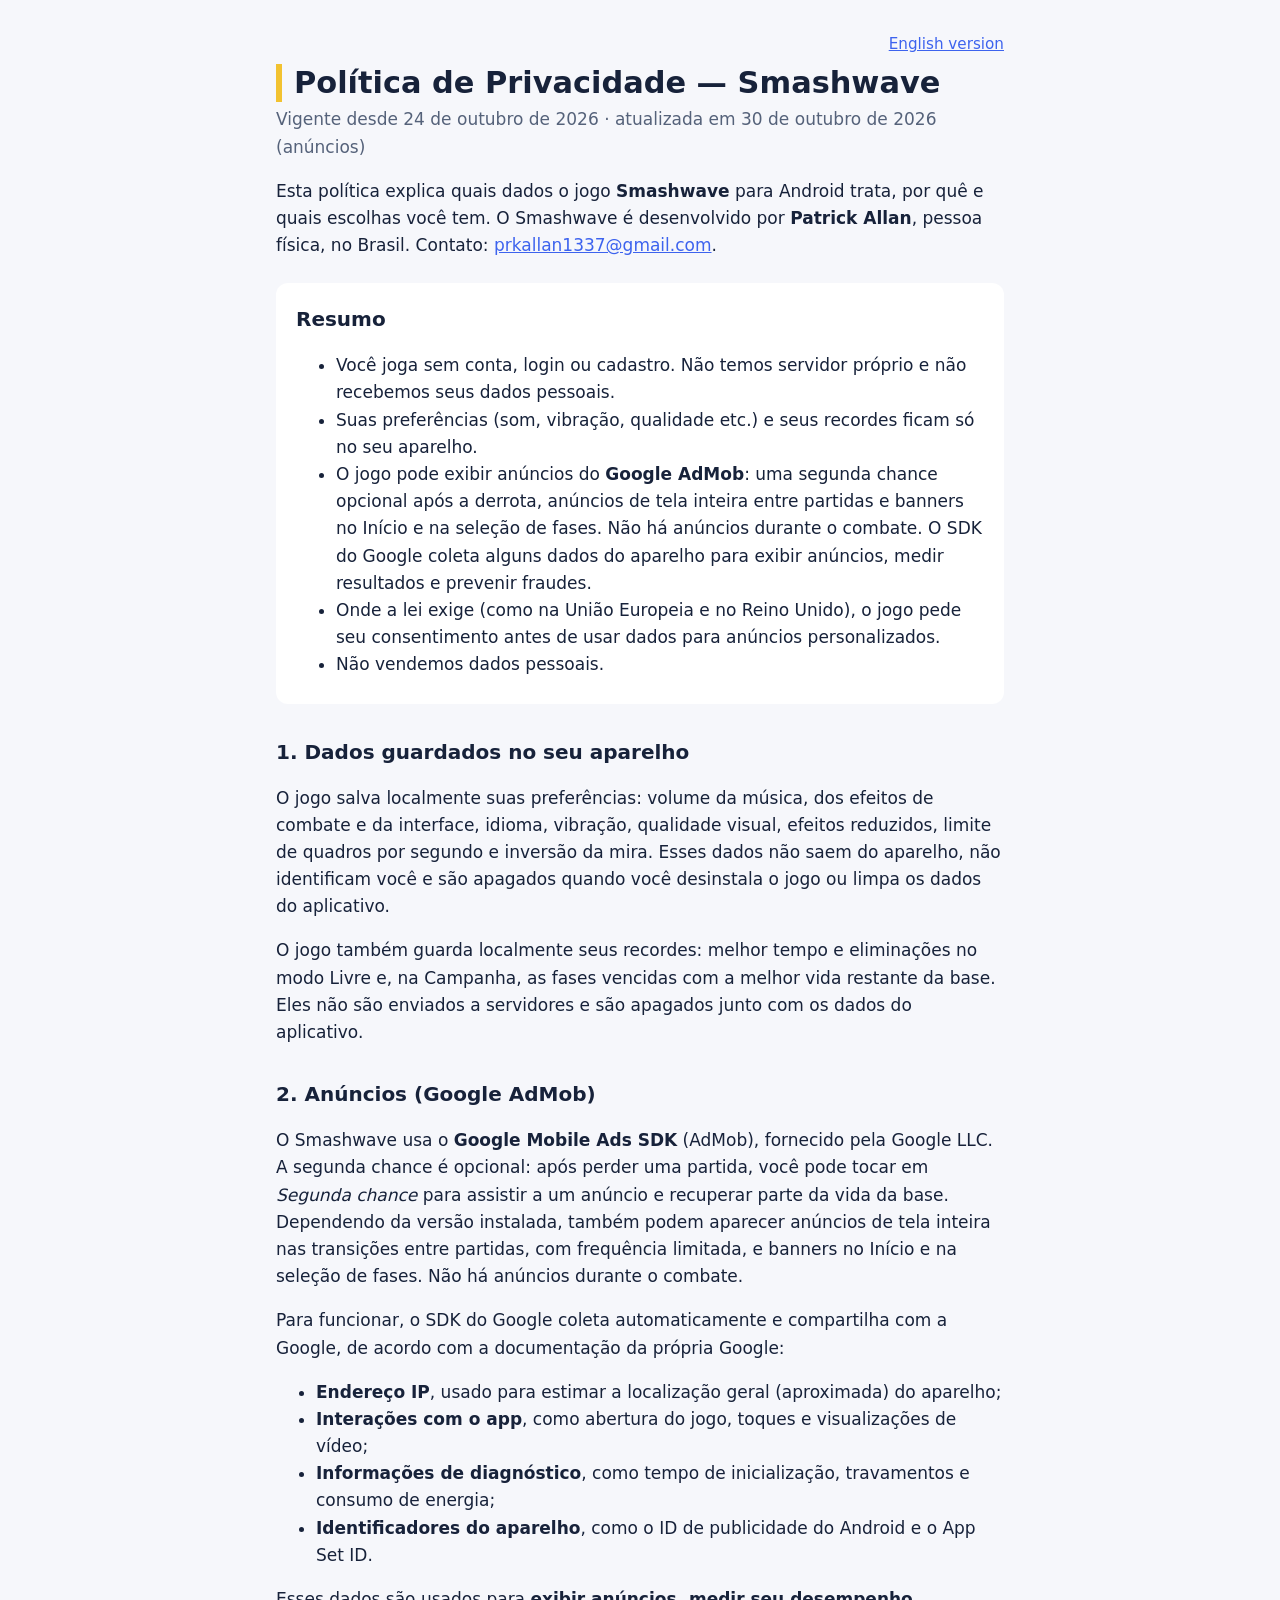
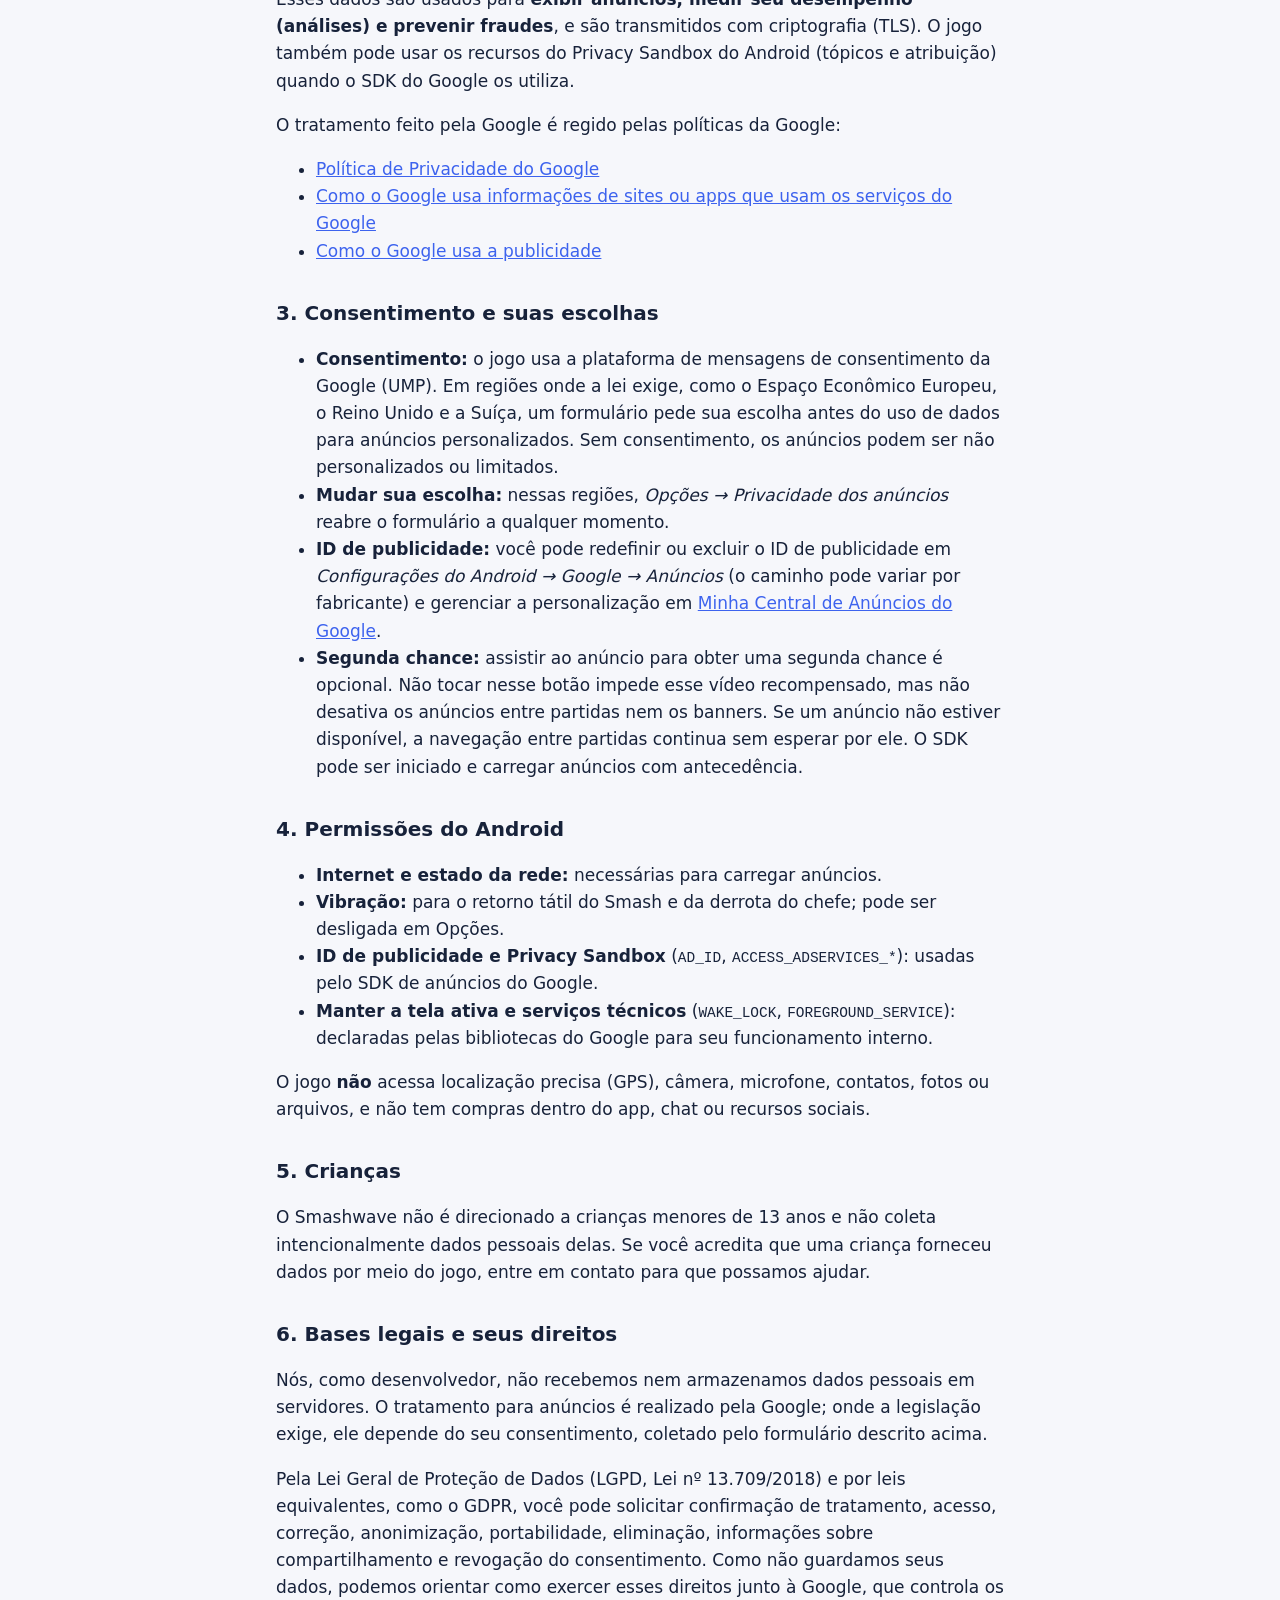
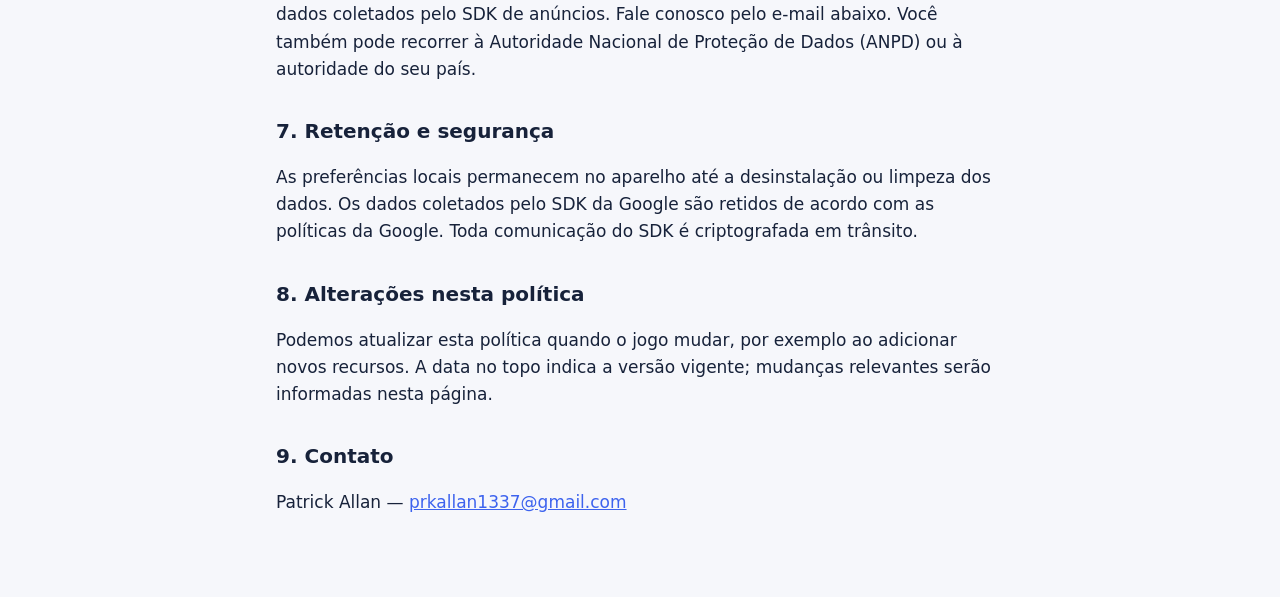
==== commit 6625f59f: "Atualiza politica Smashwave para novos formatos de anuncios" ====
--- a/smashwave/privacidade/index.html
+++ b/smashwave/privacidade/index.html
@@ -11,7 +11,7 @@
 <main>
 <p class="lang"><a href="../privacy/" hreflang="en">English version</a></p>
 <h1>Política de Privacidade — Smashwave</h1>
-<p class="meta">Vigente desde 24 de outubro de 2026 · atualizada em 25 de outubro de 2026 (idioma)</p>
+<p class="meta">Vigente desde 24 de outubro de 2026 · atualizada em 30 de outubro de 2026 (anúncios)</p>
 
 <p>Esta política explica quais dados o jogo <strong>Smashwave</strong> para Android trata, por quê e quais escolhas você tem. O Smashwave é desenvolvido por <strong>Patrick Allan</strong>, pessoa física, no Brasil. Contato: <a href="mailto:prkallan1337@gmail.com">prkallan1337@gmail.com</a>.</p>
 
@@ -20,7 +20,7 @@
 <ul>
 <li>Você joga sem conta, login ou cadastro. Não temos servidor próprio e não recebemos seus dados pessoais.</li>
 <li>Suas preferências (som, vibração, qualidade etc.) e seus recordes ficam só no seu aparelho.</li>
-<li>O jogo exibe anúncios do <strong>Google AdMob</strong> somente quando você escolhe assistir a um, para ganhar uma segunda chance. O SDK do Google coleta alguns dados do aparelho para exibir anúncios, medir resultados e prevenir fraudes.</li>
+<li>O jogo pode exibir anúncios do <strong>Google AdMob</strong>: uma segunda chance opcional após a derrota, anúncios de tela inteira entre partidas e banners no Início e na seleção de fases. Não há anúncios durante o combate. O SDK do Google coleta alguns dados do aparelho para exibir anúncios, medir resultados e prevenir fraudes.</li>
 <li>Onde a lei exige (como na União Europeia e no Reino Unido), o jogo pede seu consentimento antes de usar dados para anúncios personalizados.</li>
 <li>Não vendemos dados pessoais.</li>
 </ul>
@@ -31,7 +31,7 @@
 <p>O jogo também guarda localmente seus recordes: melhor tempo e eliminações no modo Livre e, na Campanha, as fases vencidas com a melhor vida restante da base. Eles não são enviados a servidores e são apagados junto com os dados do aplicativo.</p>
 
 <h2>2. Anúncios (Google AdMob)</h2>
-<p>O Smashwave usa o <strong>Google Mobile Ads SDK</strong> (AdMob), fornecido pela Google LLC. Os anúncios são recompensados e opcionais: aparecem apenas quando, após perder uma partida, você toca em <em>Segunda chance</em> para assistir a um vídeo. Não há anúncios durante o combate.</p>
+<p>O Smashwave usa o <strong>Google Mobile Ads SDK</strong> (AdMob), fornecido pela Google LLC. A segunda chance é opcional: após perder uma partida, você pode tocar em <em>Segunda chance</em> para assistir a um anúncio e recuperar parte da vida da base. Dependendo da versão instalada, também podem aparecer anúncios de tela inteira nas transições entre partidas, com frequência limitada, e banners no Início e na seleção de fases. Não há anúncios durante o combate.</p>
 <p>Para funcionar, o SDK do Google coleta automaticamente e compartilha com a Google, de acordo com a documentação da própria Google:</p>
 <ul>
 <li><strong>Endereço IP</strong>, usado para estimar a localização geral (aproximada) do aparelho;</li>
@@ -52,7 +52,7 @@
 <li><strong>Consentimento:</strong> o jogo usa a plataforma de mensagens de consentimento da Google (UMP). Em regiões onde a lei exige, como o Espaço Econômico Europeu, o Reino Unido e a Suíça, um formulário pede sua escolha antes do uso de dados para anúncios personalizados. Sem consentimento, os anúncios podem ser não personalizados ou limitados.</li>
 <li><strong>Mudar sua escolha:</strong> nessas regiões, <em>Opções → Privacidade dos anúncios</em> reabre o formulário a qualquer momento.</li>
 <li><strong>ID de publicidade:</strong> você pode redefinir ou excluir o ID de publicidade em <em>Configurações do Android → Google → Anúncios</em> (o caminho pode variar por fabricante) e gerenciar a personalização em <a href="https://myadcenter.google.com/">Minha Central de Anúncios do Google</a>.</li>
-<li><strong>Não assistir:</strong> assistir a anúncios é sempre opcional. Se você nunca tocar em <em>Segunda chance</em>, nenhum anúncio é exibido, embora o SDK possa ser iniciado e carregar um anúncio com antecedência.</li>
+<li><strong>Segunda chance:</strong> assistir ao anúncio para obter uma segunda chance é opcional. Não tocar nesse botão impede esse vídeo recompensado, mas não desativa os anúncios entre partidas nem os banners. Se um anúncio não estiver disponível, a navegação entre partidas continua sem esperar por ele. O SDK pode ser iniciado e carregar anúncios com antecedência.</li>
 </ul>
 
 <h2>4. Permissões do Android</h2>
